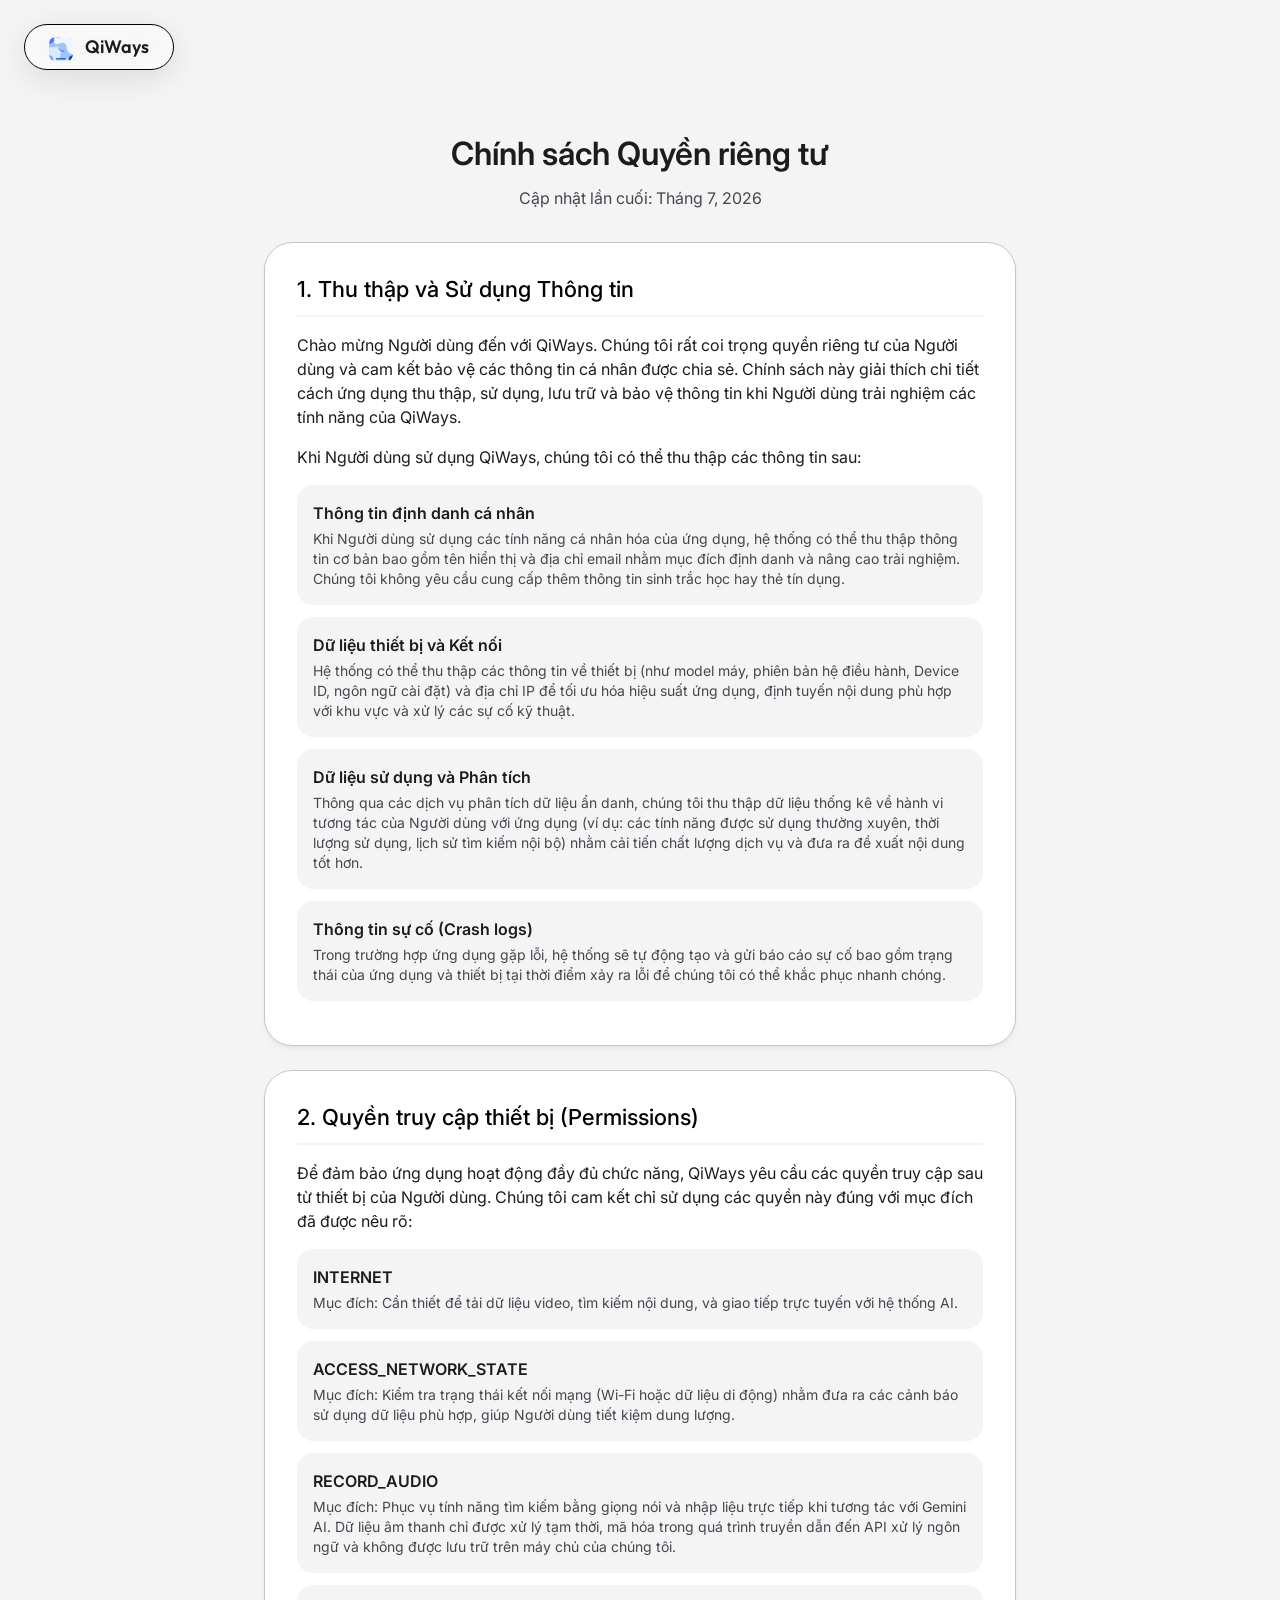
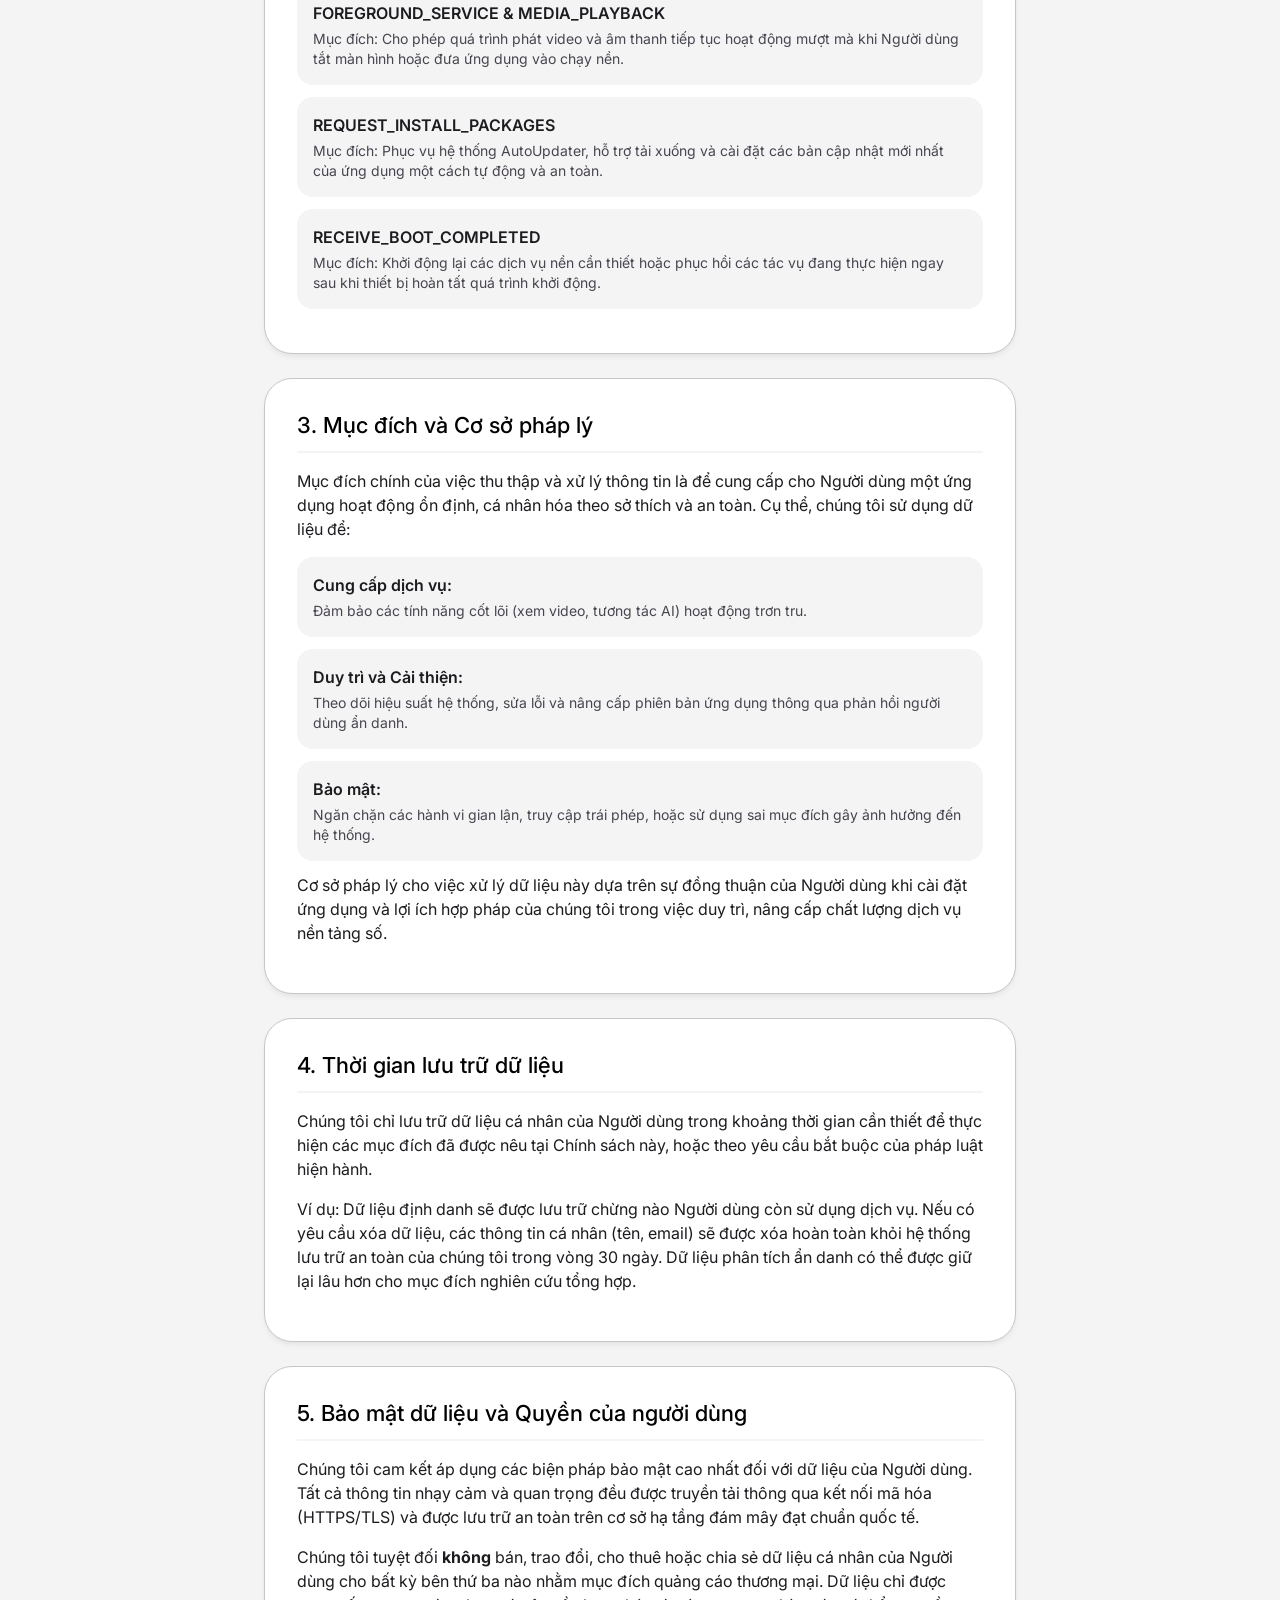
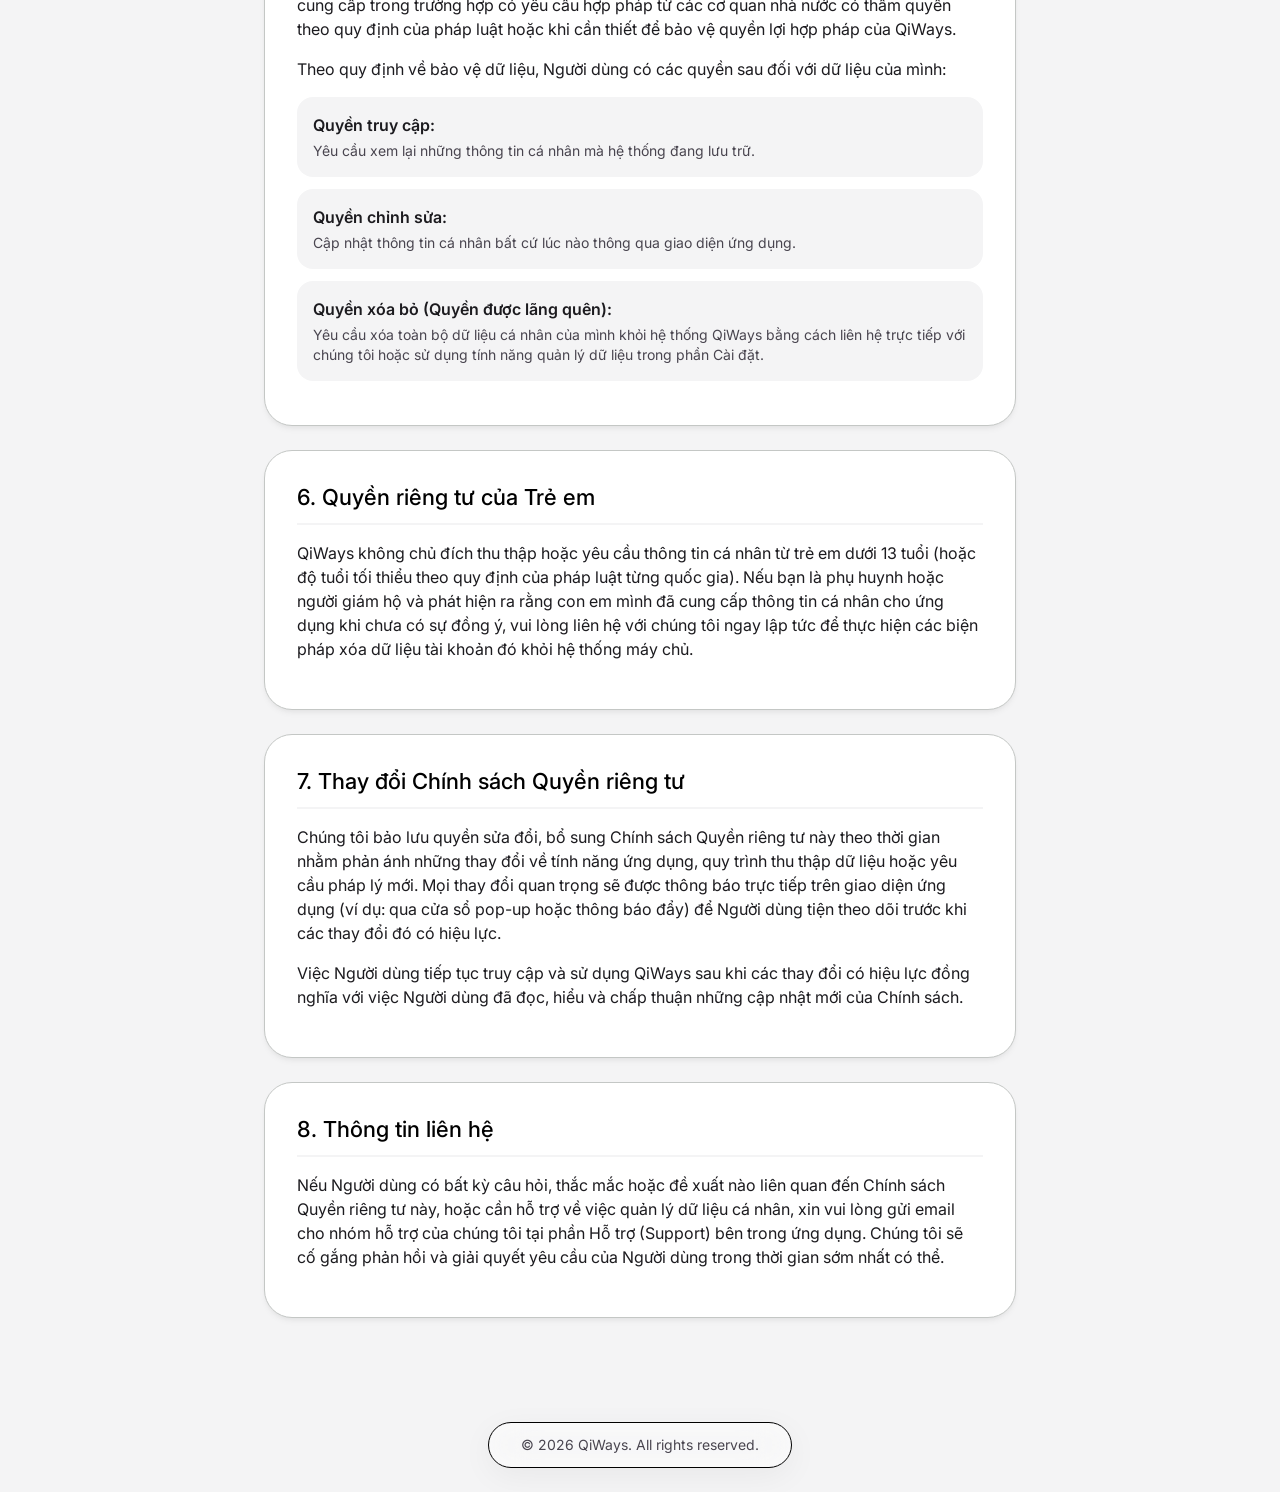
==== privacy.html @ d1f49755 "Initial commit for QiWays Web" ====
<!DOCTYPE html>
<html lang="vi">
<head>
    <meta charset="UTF-8">
    <meta name="viewport" content="width=device-width, initial-scale=1.0">
    <meta name="description" content="Chính sách Quyền riêng tư của ứng dụng QiWays">
    <title>Chính sách Quyền riêng tư - QiWays</title>
    <link rel="icon" href="logo.png?v=2" type="image/png">
    <link rel="stylesheet" href="style.css">
</head>
<body>
    <header class="md3-app-bar">
        <div class="md3-app-bar-title">
            <img src="favicon.svg" alt="QiWays Logo" style="height: 24px; width: 24px; margin-right: 8px; vertical-align: middle; border-radius: 6px;">
            QiWays
        </div>

    </header>

    <main class="main-content">
        <div class="page-header">
            <h1 class="page-title">Chính sách Quyền riêng tư</h1>
            <p class="page-subtitle">Cập nhật lần cuối: Tháng 7, 2026</p>
        </div>

        <article class="md3-card">
            <h2 class="md3-card-title">1. Thu thập và Sử dụng Thông tin</h2>
            <div class="md3-card-content">
                <p>Chào mừng Người dùng đến với QiWays. Chúng tôi rất coi trọng quyền riêng tư của Người dùng và cam kết bảo vệ các thông tin cá nhân được chia sẻ. Chính sách này giải thích chi tiết cách ứng dụng thu thập, sử dụng, lưu trữ và bảo vệ thông tin khi Người dùng trải nghiệm các tính năng của QiWays.</p>
                <p style="margin-top: 12px;">Khi Người dùng sử dụng QiWays, chúng tôi có thể thu thập các thông tin sau:</p>
                <ul class="md3-list" style="margin-top: 12px;">
                    <li class="md3-list-item">
                        <span class="md3-list-item-headline">Thông tin định danh cá nhân</span>
                        <span class="md3-list-item-supporting-text">Khi Người dùng sử dụng các tính năng cá nhân hóa của ứng dụng, hệ thống có thể thu thập thông tin cơ bản bao gồm tên hiển thị và địa chỉ email nhằm mục đích định danh và nâng cao trải nghiệm. Chúng tôi không yêu cầu cung cấp thêm thông tin sinh trắc học hay thẻ tín dụng.</span>
                    </li>
                    <li class="md3-list-item">
                        <span class="md3-list-item-headline">Dữ liệu thiết bị và Kết nối</span>
                        <span class="md3-list-item-supporting-text">Hệ thống có thể thu thập các thông tin về thiết bị (như model máy, phiên bản hệ điều hành, Device ID, ngôn ngữ cài đặt) và địa chỉ IP để tối ưu hóa hiệu suất ứng dụng, định tuyến nội dung phù hợp với khu vực và xử lý các sự cố kỹ thuật.</span>
                    </li>
                    <li class="md3-list-item">
                        <span class="md3-list-item-headline">Dữ liệu sử dụng và Phân tích</span>
                        <span class="md3-list-item-supporting-text">Thông qua các dịch vụ phân tích dữ liệu ẩn danh, chúng tôi thu thập dữ liệu thống kê về hành vi tương tác của Người dùng với ứng dụng (ví dụ: các tính năng được sử dụng thường xuyên, thời lượng sử dụng, lịch sử tìm kiếm nội bộ) nhằm cải tiến chất lượng dịch vụ và đưa ra đề xuất nội dung tốt hơn.</span>
                    </li>
                    <li class="md3-list-item">
                        <span class="md3-list-item-headline">Thông tin sự cố (Crash logs)</span>
                        <span class="md3-list-item-supporting-text">Trong trường hợp ứng dụng gặp lỗi, hệ thống sẽ tự động tạo và gửi báo cáo sự cố bao gồm trạng thái của ứng dụng và thiết bị tại thời điểm xảy ra lỗi để chúng tôi có thể khắc phục nhanh chóng.</span>
                    </li>
                </ul>
            </div>
        </article>

        <article class="md3-card">
            <h2 class="md3-card-title">2. Quyền truy cập thiết bị (Permissions)</h2>
            <div class="md3-card-content">
                <p>Để đảm bảo ứng dụng hoạt động đầy đủ chức năng, QiWays yêu cầu các quyền truy cập sau từ thiết bị của Người dùng. Chúng tôi cam kết chỉ sử dụng các quyền này đúng với mục đích đã được nêu rõ:</p>
                <ul class="md3-list" style="margin-top: 12px;">
                    <li class="md3-list-item">
                        <span class="md3-list-item-headline">INTERNET</span>
                        <span class="md3-list-item-supporting-text">Mục đích: Cần thiết để tải dữ liệu video, tìm kiếm nội dung, và giao tiếp trực tuyến với hệ thống AI.</span>
                    </li>
                    <li class="md3-list-item">
                        <span class="md3-list-item-headline">ACCESS_NETWORK_STATE</span>
                        <span class="md3-list-item-supporting-text">Mục đích: Kiểm tra trạng thái kết nối mạng (Wi-Fi hoặc dữ liệu di động) nhằm đưa ra các cảnh báo sử dụng dữ liệu phù hợp, giúp Người dùng tiết kiệm dung lượng.</span>
                    </li>
                    <li class="md3-list-item">
                        <span class="md3-list-item-headline">RECORD_AUDIO</span>
                        <span class="md3-list-item-supporting-text">Mục đích: Phục vụ tính năng tìm kiếm bằng giọng nói và nhập liệu trực tiếp khi tương tác với Gemini AI. Dữ liệu âm thanh chỉ được xử lý tạm thời, mã hóa trong quá trình truyền dẫn đến API xử lý ngôn ngữ và không được lưu trữ trên máy chủ của chúng tôi.</span>
                    </li>
                    <li class="md3-list-item">
                        <span class="md3-list-item-headline">FOREGROUND_SERVICE & MEDIA_PLAYBACK</span>
                        <span class="md3-list-item-supporting-text">Mục đích: Cho phép quá trình phát video và âm thanh tiếp tục hoạt động mượt mà khi Người dùng tắt màn hình hoặc đưa ứng dụng vào chạy nền.</span>
                    </li>
                    <li class="md3-list-item">
                        <span class="md3-list-item-headline">REQUEST_INSTALL_PACKAGES</span>
                        <span class="md3-list-item-supporting-text">Mục đích: Phục vụ hệ thống AutoUpdater, hỗ trợ tải xuống và cài đặt các bản cập nhật mới nhất của ứng dụng một cách tự động và an toàn.</span>
                    </li>
                    <li class="md3-list-item">
                        <span class="md3-list-item-headline">RECEIVE_BOOT_COMPLETED</span>
                        <span class="md3-list-item-supporting-text">Mục đích: Khởi động lại các dịch vụ nền cần thiết hoặc phục hồi các tác vụ đang thực hiện ngay sau khi thiết bị hoàn tất quá trình khởi động.</span>
                    </li>
                </ul>
            </div>
        </article>

        <article class="md3-card">
            <h2 class="md3-card-title">3. Mục đích và Cơ sở pháp lý</h2>
            <div class="md3-card-content">
                <p>Mục đích chính của việc thu thập và xử lý thông tin là để cung cấp cho Người dùng một ứng dụng hoạt động ổn định, cá nhân hóa theo sở thích và an toàn. Cụ thể, chúng tôi sử dụng dữ liệu để:</p>
                <ul class="md3-list" style="margin-top: 12px;">
                    <li class="md3-list-item"><span class="md3-list-item-headline">Cung cấp dịch vụ:</span> <span class="md3-list-item-supporting-text">Đảm bảo các tính năng cốt lõi (xem video, tương tác AI) hoạt động trơn tru.</span></li>
                    <li class="md3-list-item"><span class="md3-list-item-headline">Duy trì và Cải thiện:</span> <span class="md3-list-item-supporting-text">Theo dõi hiệu suất hệ thống, sửa lỗi và nâng cấp phiên bản ứng dụng thông qua phản hồi người dùng ẩn danh.</span></li>
                    <li class="md3-list-item"><span class="md3-list-item-headline">Bảo mật:</span> <span class="md3-list-item-supporting-text">Ngăn chặn các hành vi gian lận, truy cập trái phép, hoặc sử dụng sai mục đích gây ảnh hưởng đến hệ thống.</span></li>
                </ul>
                <p style="margin-top: 12px;">Cơ sở pháp lý cho việc xử lý dữ liệu này dựa trên sự đồng thuận của Người dùng khi cài đặt ứng dụng và lợi ích hợp pháp của chúng tôi trong việc duy trì, nâng cấp chất lượng dịch vụ nền tảng số.</p>
            </div>
        </article>

        <article class="md3-card">
            <h2 class="md3-card-title">4. Thời gian lưu trữ dữ liệu</h2>
            <div class="md3-card-content">
                <p>Chúng tôi chỉ lưu trữ dữ liệu cá nhân của Người dùng trong khoảng thời gian cần thiết để thực hiện các mục đích đã được nêu tại Chính sách này, hoặc theo yêu cầu bắt buộc của pháp luật hiện hành.</p>
                <p style="margin-top: 12px;">Ví dụ: Dữ liệu định danh sẽ được lưu trữ chừng nào Người dùng còn sử dụng dịch vụ. Nếu có yêu cầu xóa dữ liệu, các thông tin cá nhân (tên, email) sẽ được xóa hoàn toàn khỏi hệ thống lưu trữ an toàn của chúng tôi trong vòng 30 ngày. Dữ liệu phân tích ẩn danh có thể được giữ lại lâu hơn cho mục đích nghiên cứu tổng hợp.</p>
            </div>
        </article>
        
        <article class="md3-card">
            <h2 class="md3-card-title">5. Bảo mật dữ liệu và Quyền của người dùng</h2>
            <div class="md3-card-content">
                <p>Chúng tôi cam kết áp dụng các biện pháp bảo mật cao nhất đối với dữ liệu của Người dùng. Tất cả thông tin nhạy cảm và quan trọng đều được truyền tải thông qua kết nối mã hóa (HTTPS/TLS) và được lưu trữ an toàn trên cơ sở hạ tầng đám mây đạt chuẩn quốc tế.</p>
                <p style="margin-top: 12px;">Chúng tôi tuyệt đối <strong>không</strong> bán, trao đổi, cho thuê hoặc chia sẻ dữ liệu cá nhân của Người dùng cho bất kỳ bên thứ ba nào nhằm mục đích quảng cáo thương mại. Dữ liệu chỉ được cung cấp trong trường hợp có yêu cầu hợp pháp từ các cơ quan nhà nước có thẩm quyền theo quy định của pháp luật hoặc khi cần thiết để bảo vệ quyền lợi hợp pháp của QiWays.</p>
                <p style="margin-top: 12px;">Theo quy định về bảo vệ dữ liệu, Người dùng có các quyền sau đối với dữ liệu của mình:</p>
                <ul class="md3-list" style="margin-top: 12px;">
                    <li class="md3-list-item"><span class="md3-list-item-headline">Quyền truy cập:</span> <span class="md3-list-item-supporting-text">Yêu cầu xem lại những thông tin cá nhân mà hệ thống đang lưu trữ.</span></li>
                    <li class="md3-list-item"><span class="md3-list-item-headline">Quyền chỉnh sửa:</span> <span class="md3-list-item-supporting-text">Cập nhật thông tin cá nhân bất cứ lúc nào thông qua giao diện ứng dụng.</span></li>
                    <li class="md3-list-item"><span class="md3-list-item-headline">Quyền xóa bỏ (Quyền được lãng quên):</span> <span class="md3-list-item-supporting-text">Yêu cầu xóa toàn bộ dữ liệu cá nhân của mình khỏi hệ thống QiWays bằng cách liên hệ trực tiếp với chúng tôi hoặc sử dụng tính năng quản lý dữ liệu trong phần Cài đặt.</span></li>
                </ul>
            </div>
        </article>

        <article class="md3-card">
            <h2 class="md3-card-title">6. Quyền riêng tư của Trẻ em</h2>
            <div class="md3-card-content">
                <p>QiWays không chủ đích thu thập hoặc yêu cầu thông tin cá nhân từ trẻ em dưới 13 tuổi (hoặc độ tuổi tối thiểu theo quy định của pháp luật từng quốc gia). Nếu bạn là phụ huynh hoặc người giám hộ và phát hiện ra rằng con em mình đã cung cấp thông tin cá nhân cho ứng dụng khi chưa có sự đồng ý, vui lòng liên hệ với chúng tôi ngay lập tức để thực hiện các biện pháp xóa dữ liệu tài khoản đó khỏi hệ thống máy chủ.</p>
            </div>
        </article>

        <article class="md3-card">
            <h2 class="md3-card-title">7. Thay đổi Chính sách Quyền riêng tư</h2>
            <div class="md3-card-content">
                <p>Chúng tôi bảo lưu quyền sửa đổi, bổ sung Chính sách Quyền riêng tư này theo thời gian nhằm phản ánh những thay đổi về tính năng ứng dụng, quy trình thu thập dữ liệu hoặc yêu cầu pháp lý mới. Mọi thay đổi quan trọng sẽ được thông báo trực tiếp trên giao diện ứng dụng (ví dụ: qua cửa sổ pop-up hoặc thông báo đẩy) để Người dùng tiện theo dõi trước khi các thay đổi đó có hiệu lực.</p>
                <p style="margin-top: 12px;">Việc Người dùng tiếp tục truy cập và sử dụng QiWays sau khi các thay đổi có hiệu lực đồng nghĩa với việc Người dùng đã đọc, hiểu và chấp thuận những cập nhật mới của Chính sách.</p>
            </div>
        </article>

        <article class="md3-card">
            <h2 class="md3-card-title">8. Thông tin liên hệ</h2>
            <div class="md3-card-content">
                <p>Nếu Người dùng có bất kỳ câu hỏi, thắc mắc hoặc đề xuất nào liên quan đến Chính sách Quyền riêng tư này, hoặc cần hỗ trợ về việc quản lý dữ liệu cá nhân, xin vui lòng gửi email cho nhóm hỗ trợ của chúng tôi tại phần Hỗ trợ (Support) bên trong ứng dụng. Chúng tôi sẽ cố gắng phản hồi và giải quyết yêu cầu của Người dùng trong thời gian sớm nhất có thể.</p>
            </div>
        </article>
    </main>

    <footer class="md3-footer">
        <p>&copy; 2026 QiWays. All rights reserved.</p>
    </footer>
</body>
</html>
---- style.css ----
@import url('https://fonts.googleapis.com/css2?family=Inter:wght@300;400;500;600;700&display=swap');
@import url('https://fonts.googleapis.com/css2?family=Outfit:wght@500;600;700&display=swap');

:root {
    --md-sys-color-primary: #000000;
    --md-sys-color-on-primary: #ffffff;
    --md-sys-color-surface: #ffffff;
    --md-sys-color-on-surface: #1c1b1f;
    --md-sys-color-surface-variant: #f4f4f5;
    --md-sys-color-on-surface-variant: #49454f;
    --md-sys-color-outline: #79747e;
    --md-sys-color-outline-variant: #c4c7c5;
    
    --md-sys-typescale-display-large: 600 57px/64px 'Inter', sans-serif;
    --md-sys-typescale-headline-large: 600 32px/40px 'Inter', sans-serif;
    --md-sys-typescale-title-large: 500 22px/28px 'Inter', sans-serif;
    --md-sys-typescale-body-large: 400 16px/24px 'Inter', sans-serif;
    --md-sys-typescale-body-medium: 400 14px/20px 'Inter', sans-serif;
    
    --md-sys-shape-corner-extra-large: 28px;
    --md-sys-shape-corner-large: 16px;
    --md-sys-shape-corner-medium: 12px;
}

* {
    box-sizing: border-box;
    margin: 0;
    padding: 0;
}

body {
    font-family: 'Inter', sans-serif;
    background-color: var(--md-sys-color-surface-variant);
    color: var(--md-sys-color-on-surface);
    line-height: 1.5;
    display: flex;
    flex-direction: column;
    min-height: 100vh;
}

/* App Bar */
.md3-app-bar {
    background-color: rgba(255, 255, 255, 0.3);
    color: var(--md-sys-color-on-surface);
    padding: 8px 24px;
    display: flex;
    align-items: center;
    justify-content: center;
    box-shadow: 0 8px 32px rgba(0, 0, 0, 0.1), inset 0 0 20px rgba(255, 255, 255, 0.5);
    position: sticky;
    top: 24px;
    z-index: 10;
    width: max-content;
    margin: 24px;
    border-radius: 100px;
    backdrop-filter: blur(24px) saturate(150%);
    -webkit-backdrop-filter: blur(24px) saturate(150%);
    border: 1px solid #000000;
}

.md3-app-bar-title {
    font: var(--md-sys-typescale-title-large);
    font-size: 18px;
    font-family: 'Outfit', sans-serif;
    font-weight: 600;
}

.md3-nav-links {
    display: flex;
    gap: 16px;
}

.md3-nav-link {
    text-decoration: none;
    color: var(--md-sys-color-on-surface-variant);
    font: var(--md-sys-typescale-body-medium);
    font-weight: 500;
    padding: 8px 12px;
    border-radius: 20px;
    transition: background-color 0.2s ease, color 0.2s ease;
}

.md3-nav-link:hover {
    background-color: var(--md-sys-color-surface-variant);
    color: var(--md-sys-color-on-surface);
}

.md3-nav-link.active {
    background-color: var(--md-sys-color-primary);
    color: var(--md-sys-color-on-primary);
}

/* Main Content */
.main-content {
    flex: 1;
    max-width: 800px;
    margin: 40px auto;
    padding: 0 24px;
    width: 100%;
}

.page-header {
    margin-bottom: 32px;
    text-align: center;
}

.page-title {
    font: var(--md-sys-typescale-headline-large);
    margin-bottom: 12px;
}

.page-subtitle {
    font: var(--md-sys-typescale-body-large);
    color: var(--md-sys-color-on-surface-variant);
}

/* Cards */
.md3-card {
    background-color: var(--md-sys-color-surface);
    border-radius: var(--md-sys-shape-corner-extra-large);
    padding: 32px;
    margin-bottom: 24px;
    box-shadow: 0 4px 6px -1px rgba(0, 0, 0, 0.05), 0 2px 4px -1px rgba(0, 0, 0, 0.03);
    border: 1px solid var(--md-sys-color-outline-variant);
    transition: transform 0.2s ease, box-shadow 0.2s ease;
}

.md3-card:hover {
    box-shadow: 0 10px 15px -3px rgba(0, 0, 0, 0.05), 0 4px 6px -2px rgba(0, 0, 0, 0.03);
    transform: translateY(-2px);
}

.md3-card-title {
    font: var(--md-sys-typescale-title-large);
    margin-bottom: 16px;
    color: var(--md-sys-color-primary);
    border-bottom: 2px solid var(--md-sys-color-surface-variant);
    padding-bottom: 12px;
}

.md3-card-content {
    font: var(--md-sys-typescale-body-large);
}

.md3-card-content p {
    margin-bottom: 16px;
}

/* Lists */
.md3-list {
    list-style: none;
}

.md3-list-item {
    padding: 16px;
    border-radius: var(--md-sys-shape-corner-large);
    background-color: var(--md-sys-color-surface-variant);
    margin-bottom: 12px;
    display: flex;
    flex-direction: column;
    gap: 4px;
}

.md3-list-item-headline {
    font: var(--md-sys-typescale-body-large);
    font-weight: 600;
    color: var(--md-sys-color-on-surface);
}

.md3-list-item-supporting-text {
    font: var(--md-sys-typescale-body-medium);
    color: var(--md-sys-color-on-surface-variant);
}

/* Badges / Chips */
.md3-chip {
    display: inline-block;
    padding: 6px 12px;
    border-radius: 8px;
    background-color: var(--md-sys-color-primary);
    color: var(--md-sys-color-on-primary);
    font: var(--md-sys-typescale-body-medium);
    font-weight: 500;
    margin-right: 8px;
    margin-bottom: 8px;
}

/* Footer */
.md3-footer {
    background-color: rgba(255, 255, 255, 0.3);
    color: var(--md-sys-color-on-surface-variant);
    text-align: center;
    padding: 12px 32px;
    font: var(--md-sys-typescale-body-medium);
    border-radius: 100px;
    width: max-content;
    max-width: 90%;
    margin: 40px auto 24px auto;
    backdrop-filter: blur(24px) saturate(150%);
    -webkit-backdrop-filter: blur(24px) saturate(150%);
    border: 1px solid #000000;
    box-shadow: 0 8px 32px rgba(0, 0, 0, 0.05), inset 0 0 20px rgba(255, 255, 255, 0.5);
}

/* Simple Hero Section */
.simple-hero {
    text-align: center;
    margin-bottom: 48px;
    padding: 40px 24px;
    background-color: var(--md-sys-color-surface);
    border-radius: var(--md-sys-shape-corner-extra-large);
    border: 1px solid var(--md-sys-color-outline-variant);
}

/* News List */
.news-grid {
    display: flex;
    flex-direction: column;
    gap: 24px;
    margin-bottom: 40px;
}

.news-card {
    height: 100%;
    display: flex;
    flex-direction: column;
}

.news-card-date {
    color: var(--md-sys-color-outline);
    font-size: 13px;
    font-weight: 500;
    text-transform: uppercase;
    margin-bottom: 12px;
    display: block;
}

.news-chips {
    margin-top: auto;
    padding-top: 24px;
}

/* Responsive */
@media (max-width: 600px) {
    .main-content {
        margin: 20px auto;
        padding: 0 16px;
    }

    .md3-card {
        padding: 16px;
        border-radius: var(--md-sys-shape-corner-large);
        margin-bottom: 16px;
    }
    
    .md3-app-bar {
        padding: 6px 16px;
        top: 16px;
        margin: 16px;
    }

    .page-title {
        font-size: 28px;
        line-height: 36px;
    }
}
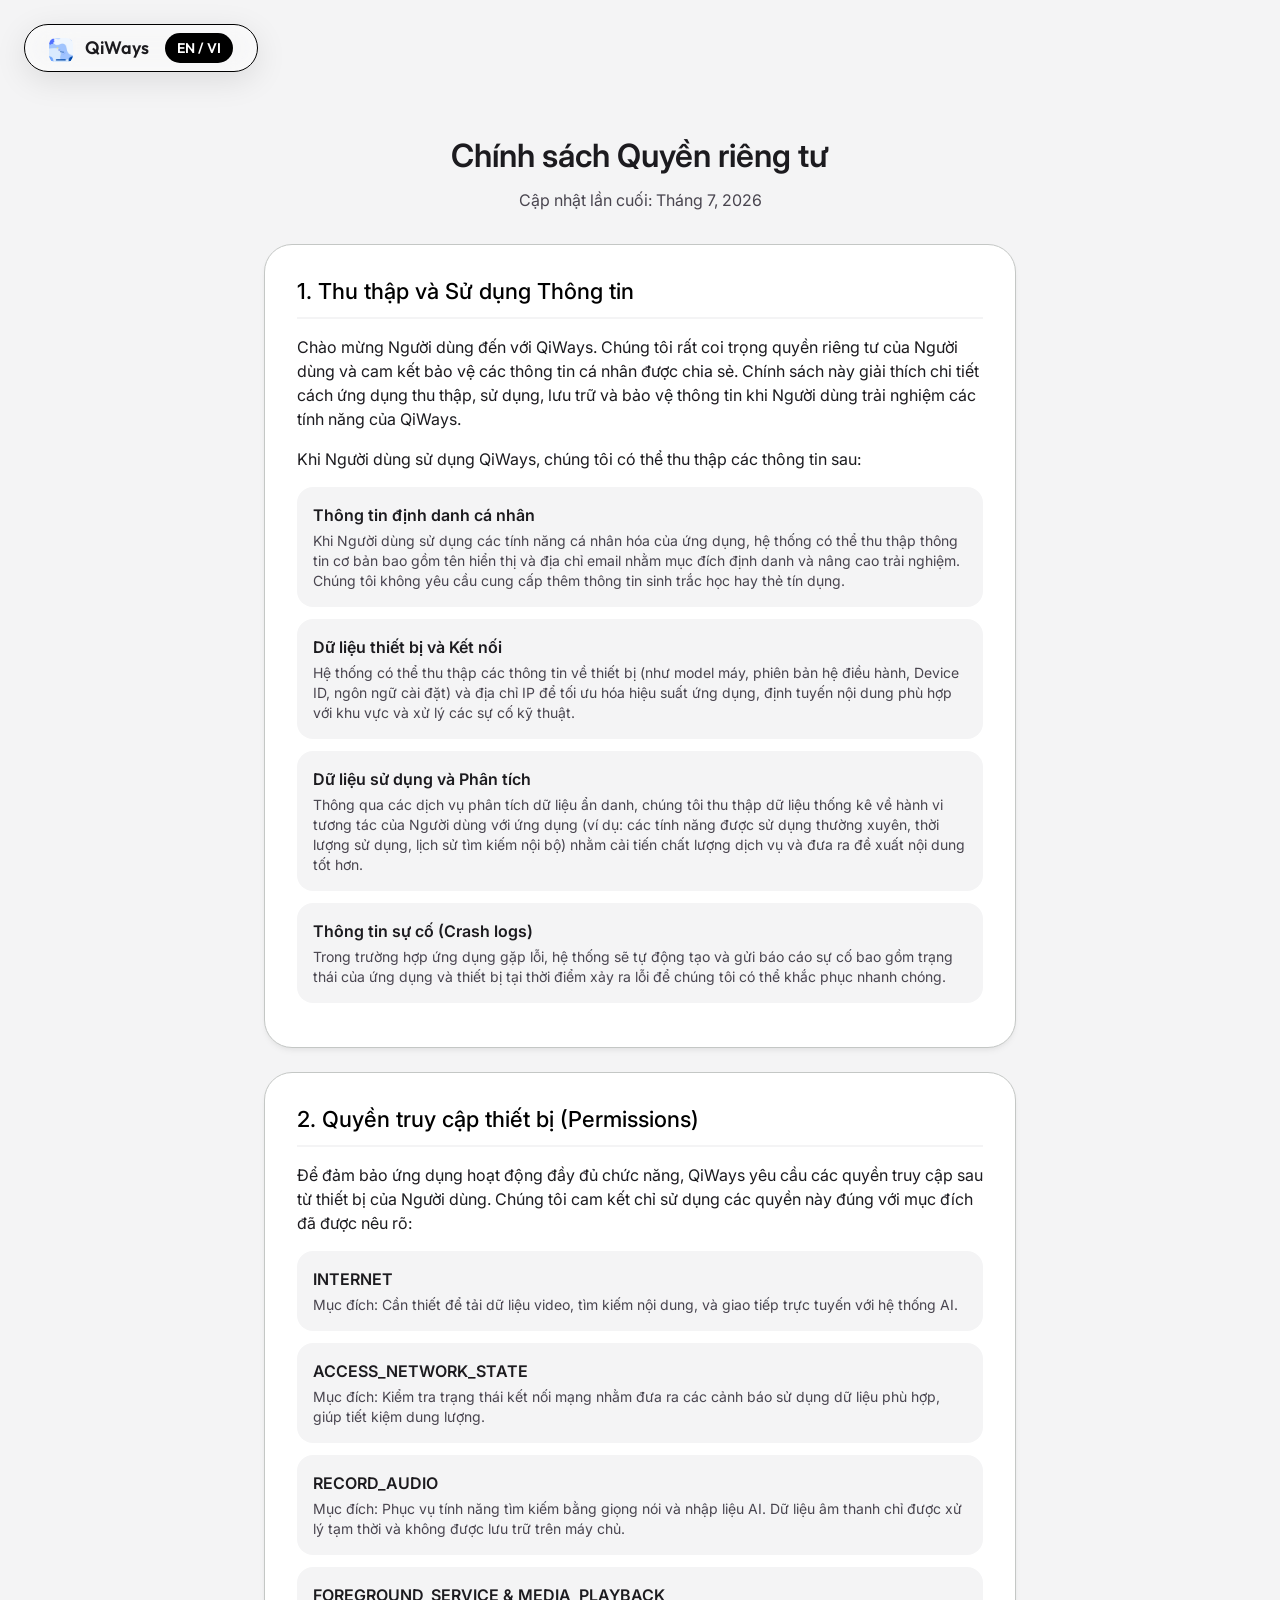
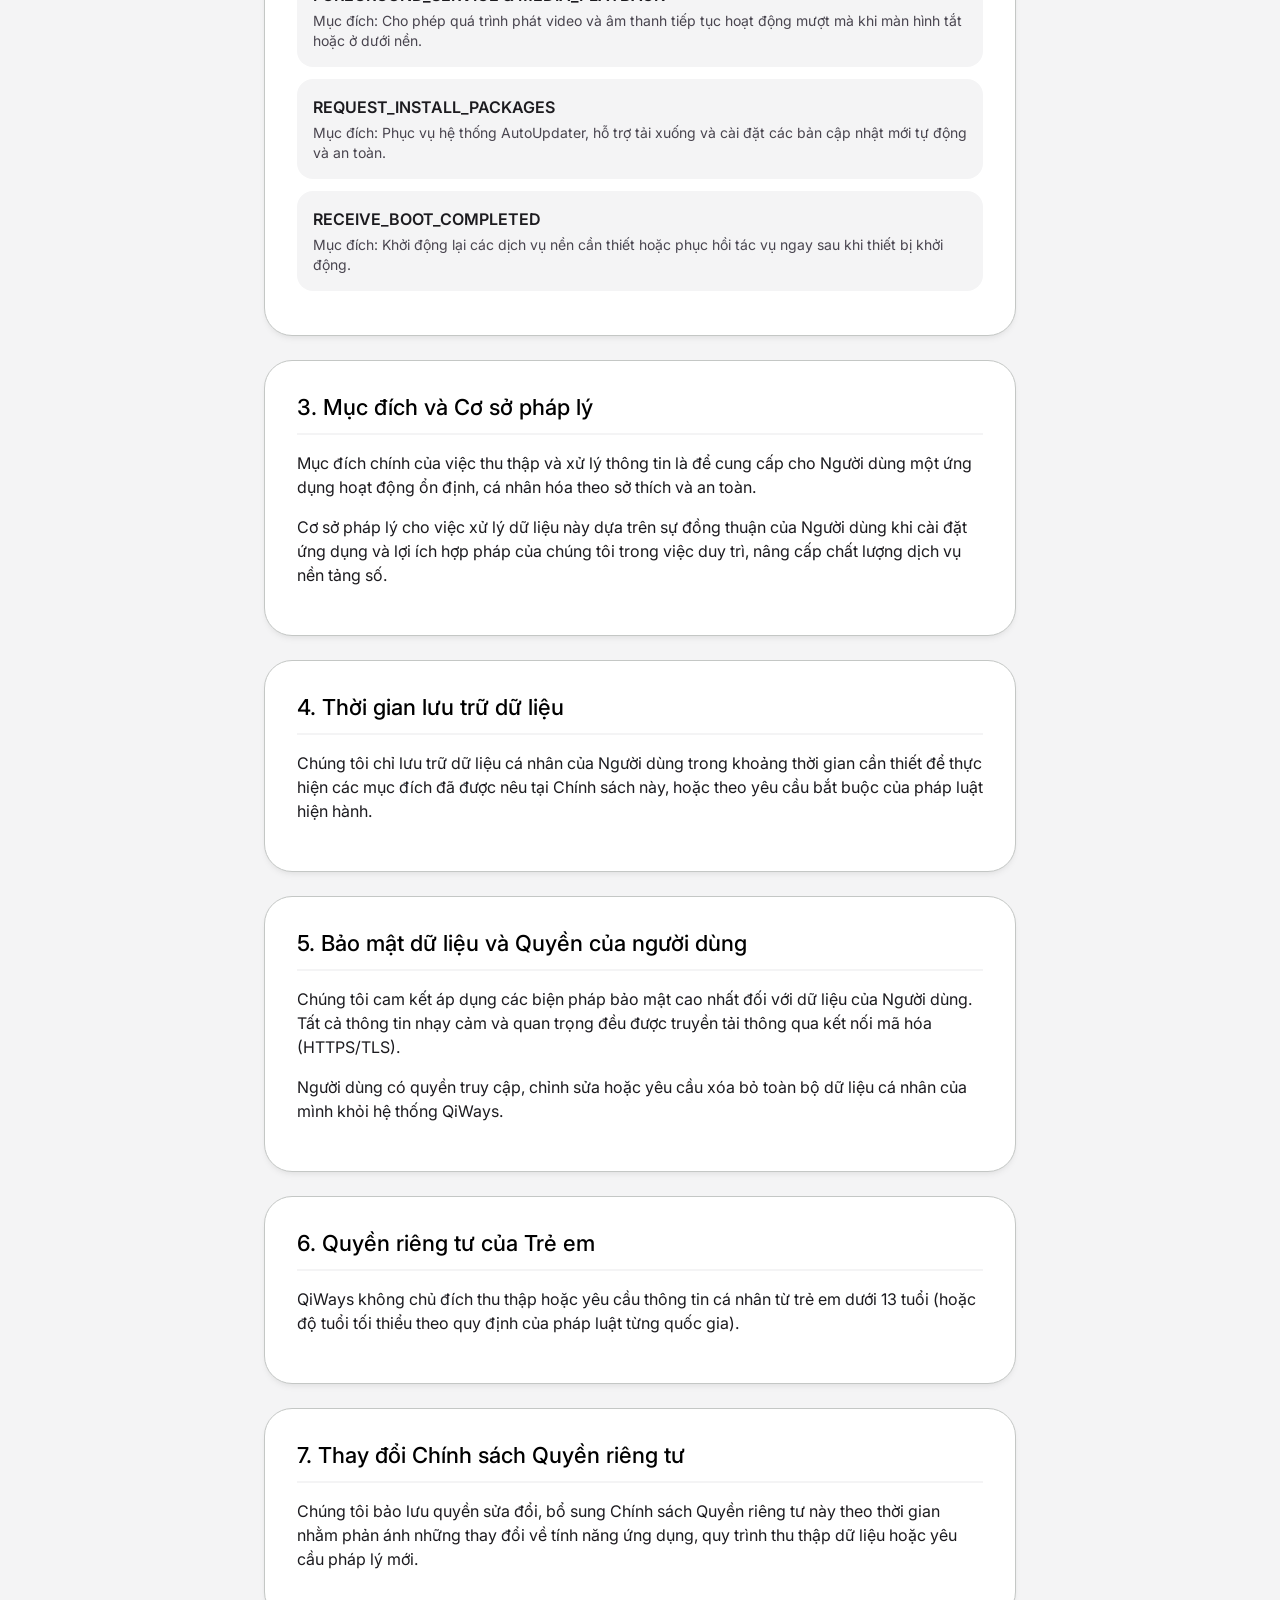
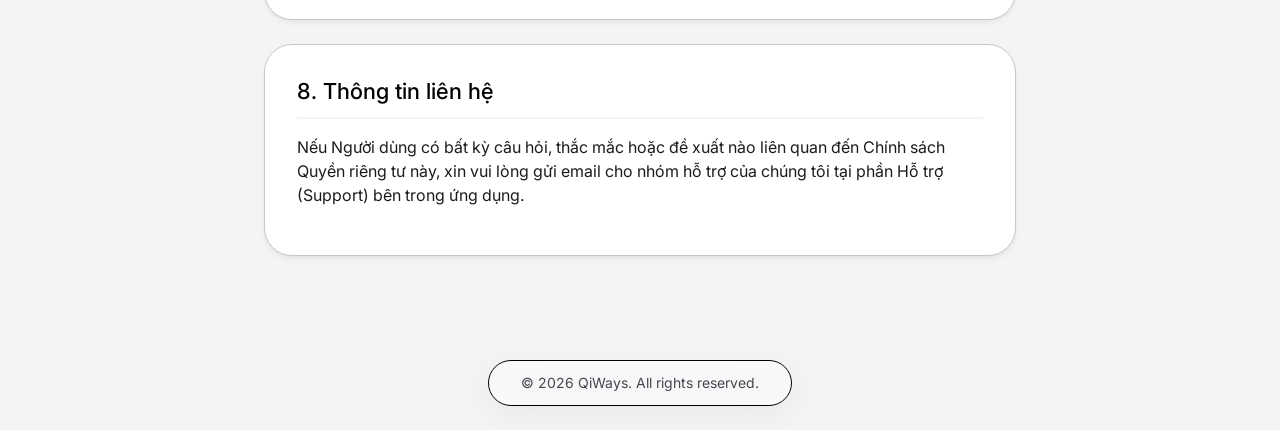
==== commit bcc570b8: "Add files via upload" ====
--- a/privacy.html
+++ b/privacy.html
@@ -7,6 +7,7 @@
     <title>Chính sách Quyền riêng tư - QiWays</title>
     <link rel="icon" href="logo.png?v=2" type="image/png">
     <link rel="stylesheet" href="style.css">
+    <script src="lang.js"></script>
 </head>
 <body>
     <header class="md3-app-bar">
@@ -14,128 +15,172 @@
             <img src="favicon.svg" alt="QiWays Logo" style="height: 24px; width: 24px; margin-right: 8px; vertical-align: middle; border-radius: 6px;">
             QiWays
         </div>
-
+        <button class="lang-switcher" onclick="toggleLang()">EN / VI</button>
     </header>
 
     <main class="main-content">
         <div class="page-header">
-            <h1 class="page-title">Chính sách Quyền riêng tư</h1>
-            <p class="page-subtitle">Cập nhật lần cuối: Tháng 7, 2026</p>
+            <h1 class="page-title lang-vi">Chính sách Quyền riêng tư</h1>
+            <h1 class="page-title lang-en">Privacy Policy</h1>
+            <p class="page-subtitle lang-vi">Cập nhật lần cuối: Tháng 7, 2026</p>
+            <p class="page-subtitle lang-en">Last updated: July, 2026</p>
         </div>
 
         <article class="md3-card">
-            <h2 class="md3-card-title">1. Thu thập và Sử dụng Thông tin</h2>
-            <div class="md3-card-content">
+            <h2 class="md3-card-title lang-vi">1. Thu thập và Sử dụng Thông tin</h2>
+            <h2 class="md3-card-title lang-en">1. Information Collection and Use</h2>
+            
+            <div class="md3-card-content lang-vi">
                 <p>Chào mừng Người dùng đến với QiWays. Chúng tôi rất coi trọng quyền riêng tư của Người dùng và cam kết bảo vệ các thông tin cá nhân được chia sẻ. Chính sách này giải thích chi tiết cách ứng dụng thu thập, sử dụng, lưu trữ và bảo vệ thông tin khi Người dùng trải nghiệm các tính năng của QiWays.</p>
                 <p style="margin-top: 12px;">Khi Người dùng sử dụng QiWays, chúng tôi có thể thu thập các thông tin sau:</p>
+            </div>
+            <div class="md3-card-content lang-en">
+                <p>Welcome to QiWays. We highly value your privacy and are committed to protecting the personal information shared with us. This policy details how the application collects, uses, stores, and protects information when you experience QiWays features.</p>
+                <p style="margin-top: 12px;">When you use QiWays, we may collect the following information:</p>
+            </div>
+            
+            <div class="md3-card-content">
                 <ul class="md3-list" style="margin-top: 12px;">
                     <li class="md3-list-item">
-                        <span class="md3-list-item-headline">Thông tin định danh cá nhân</span>
-                        <span class="md3-list-item-supporting-text">Khi Người dùng sử dụng các tính năng cá nhân hóa của ứng dụng, hệ thống có thể thu thập thông tin cơ bản bao gồm tên hiển thị và địa chỉ email nhằm mục đích định danh và nâng cao trải nghiệm. Chúng tôi không yêu cầu cung cấp thêm thông tin sinh trắc học hay thẻ tín dụng.</span>
+                        <span class="md3-list-item-headline lang-vi">Thông tin định danh cá nhân</span>
+                        <span class="md3-list-item-headline lang-en">Personally Identifiable Information</span>
+                        <span class="md3-list-item-supporting-text lang-vi">Khi Người dùng sử dụng các tính năng cá nhân hóa của ứng dụng, hệ thống có thể thu thập thông tin cơ bản bao gồm tên hiển thị và địa chỉ email nhằm mục đích định danh và nâng cao trải nghiệm. Chúng tôi không yêu cầu cung cấp thêm thông tin sinh trắc học hay thẻ tín dụng.</span>
+                        <span class="md3-list-item-supporting-text lang-en">When using personalized features of the app, the system may collect basic info including display name and email address for identification and enhancing the experience. We do not ask for biometric data or credit cards.</span>
                     </li>
                     <li class="md3-list-item">
-                        <span class="md3-list-item-headline">Dữ liệu thiết bị và Kết nối</span>
-                        <span class="md3-list-item-supporting-text">Hệ thống có thể thu thập các thông tin về thiết bị (như model máy, phiên bản hệ điều hành, Device ID, ngôn ngữ cài đặt) và địa chỉ IP để tối ưu hóa hiệu suất ứng dụng, định tuyến nội dung phù hợp với khu vực và xử lý các sự cố kỹ thuật.</span>
+                        <span class="md3-list-item-headline lang-vi">Dữ liệu thiết bị và Kết nối</span>
+                        <span class="md3-list-item-headline lang-en">Device and Connection Data</span>
+                        <span class="md3-list-item-supporting-text lang-vi">Hệ thống có thể thu thập các thông tin về thiết bị (như model máy, phiên bản hệ điều hành, Device ID, ngôn ngữ cài đặt) và địa chỉ IP để tối ưu hóa hiệu suất ứng dụng, định tuyến nội dung phù hợp với khu vực và xử lý các sự cố kỹ thuật.</span>
+                        <span class="md3-list-item-supporting-text lang-en">The system may collect device information (like model, OS version, Device ID, installed language) and IP address to optimize app performance, route regional content, and handle technical issues.</span>
                     </li>
                     <li class="md3-list-item">
-                        <span class="md3-list-item-headline">Dữ liệu sử dụng và Phân tích</span>
-                        <span class="md3-list-item-supporting-text">Thông qua các dịch vụ phân tích dữ liệu ẩn danh, chúng tôi thu thập dữ liệu thống kê về hành vi tương tác của Người dùng với ứng dụng (ví dụ: các tính năng được sử dụng thường xuyên, thời lượng sử dụng, lịch sử tìm kiếm nội bộ) nhằm cải tiến chất lượng dịch vụ và đưa ra đề xuất nội dung tốt hơn.</span>
+                        <span class="md3-list-item-headline lang-vi">Dữ liệu sử dụng và Phân tích</span>
+                        <span class="md3-list-item-headline lang-en">Usage Data and Analytics</span>
+                        <span class="md3-list-item-supporting-text lang-vi">Thông qua các dịch vụ phân tích dữ liệu ẩn danh, chúng tôi thu thập dữ liệu thống kê về hành vi tương tác của Người dùng với ứng dụng (ví dụ: các tính năng được sử dụng thường xuyên, thời lượng sử dụng, lịch sử tìm kiếm nội bộ) nhằm cải tiến chất lượng dịch vụ và đưa ra đề xuất nội dung tốt hơn.</span>
+                        <span class="md3-list-item-supporting-text lang-en">Through anonymous analytics services, we collect statistical data on user interaction behavior (e.g., frequently used features, session duration, internal search history) to improve service quality and provide better content recommendations.</span>
                     </li>
                     <li class="md3-list-item">
-                        <span class="md3-list-item-headline">Thông tin sự cố (Crash logs)</span>
-                        <span class="md3-list-item-supporting-text">Trong trường hợp ứng dụng gặp lỗi, hệ thống sẽ tự động tạo và gửi báo cáo sự cố bao gồm trạng thái của ứng dụng và thiết bị tại thời điểm xảy ra lỗi để chúng tôi có thể khắc phục nhanh chóng.</span>
+                        <span class="md3-list-item-headline lang-vi">Thông tin sự cố (Crash logs)</span>
+                        <span class="md3-list-item-headline lang-en">Crash Logs</span>
+                        <span class="md3-list-item-supporting-text lang-vi">Trong trường hợp ứng dụng gặp lỗi, hệ thống sẽ tự động tạo và gửi báo cáo sự cố bao gồm trạng thái của ứng dụng và thiết bị tại thời điểm xảy ra lỗi để chúng tôi có thể khắc phục nhanh chóng.</span>
+                        <span class="md3-list-item-supporting-text lang-en">In case of app crashes, the system automatically creates and sends crash reports including app and device state at the time of failure so we can fix it quickly.</span>
                     </li>
                 </ul>
             </div>
         </article>
 
         <article class="md3-card">
-            <h2 class="md3-card-title">2. Quyền truy cập thiết bị (Permissions)</h2>
+            <h2 class="md3-card-title lang-vi">2. Quyền truy cập thiết bị (Permissions)</h2>
+            <h2 class="md3-card-title lang-en">2. Device Permissions</h2>
+            <div class="md3-card-content lang-vi">
+                <p>Để đảm bảo ứng dụng hoạt động đầy đủ chức năng, QiWays yêu cầu các quyền truy cập sau từ thiết bị của Người dùng. Chúng tôi cam kết chỉ sử dụng các quyền này đúng với mục đích đã được nêu rõ:</p>
+            </div>
+            <div class="md3-card-content lang-en">
+                <p>To ensure full functionality, QiWays requires the following device permissions. We promise to use these permissions only for the stated purposes:</p>
+            </div>
             <div class="md3-card-content">
-                <p>Để đảm bảo ứng dụng hoạt động đầy đủ chức năng, QiWays yêu cầu các quyền truy cập sau từ thiết bị của Người dùng. Chúng tôi cam kết chỉ sử dụng các quyền này đúng với mục đích đã được nêu rõ:</p>
                 <ul class="md3-list" style="margin-top: 12px;">
                     <li class="md3-list-item">
                         <span class="md3-list-item-headline">INTERNET</span>
-                        <span class="md3-list-item-supporting-text">Mục đích: Cần thiết để tải dữ liệu video, tìm kiếm nội dung, và giao tiếp trực tuyến với hệ thống AI.</span>
+                        <span class="md3-list-item-supporting-text lang-vi">Mục đích: Cần thiết để tải dữ liệu video, tìm kiếm nội dung, và giao tiếp trực tuyến với hệ thống AI.</span>
+                        <span class="md3-list-item-supporting-text lang-en">Purpose: Required to download video data, search for content, and communicate online with AI systems.</span>
                     </li>
                     <li class="md3-list-item">
                         <span class="md3-list-item-headline">ACCESS_NETWORK_STATE</span>
-                        <span class="md3-list-item-supporting-text">Mục đích: Kiểm tra trạng thái kết nối mạng (Wi-Fi hoặc dữ liệu di động) nhằm đưa ra các cảnh báo sử dụng dữ liệu phù hợp, giúp Người dùng tiết kiệm dung lượng.</span>
+                        <span class="md3-list-item-supporting-text lang-vi">Mục đích: Kiểm tra trạng thái kết nối mạng nhằm đưa ra các cảnh báo sử dụng dữ liệu phù hợp, giúp tiết kiệm dung lượng.</span>
+                        <span class="md3-list-item-supporting-text lang-en">Purpose: Check network status to provide appropriate data usage warnings, helping you save bandwidth.</span>
                     </li>
                     <li class="md3-list-item">
                         <span class="md3-list-item-headline">RECORD_AUDIO</span>
-                        <span class="md3-list-item-supporting-text">Mục đích: Phục vụ tính năng tìm kiếm bằng giọng nói và nhập liệu trực tiếp khi tương tác với Gemini AI. Dữ liệu âm thanh chỉ được xử lý tạm thời, mã hóa trong quá trình truyền dẫn đến API xử lý ngôn ngữ và không được lưu trữ trên máy chủ của chúng tôi.</span>
+                        <span class="md3-list-item-supporting-text lang-vi">Mục đích: Phục vụ tính năng tìm kiếm bằng giọng nói và nhập liệu AI. Dữ liệu âm thanh chỉ được xử lý tạm thời và không được lưu trữ trên máy chủ.</span>
+                        <span class="md3-list-item-supporting-text lang-en">Purpose: Used for voice search and AI input. Audio data is processed temporarily and not stored on our servers.</span>
                     </li>
                     <li class="md3-list-item">
                         <span class="md3-list-item-headline">FOREGROUND_SERVICE & MEDIA_PLAYBACK</span>
-                        <span class="md3-list-item-supporting-text">Mục đích: Cho phép quá trình phát video và âm thanh tiếp tục hoạt động mượt mà khi Người dùng tắt màn hình hoặc đưa ứng dụng vào chạy nền.</span>
+                        <span class="md3-list-item-supporting-text lang-vi">Mục đích: Cho phép quá trình phát video và âm thanh tiếp tục hoạt động mượt mà khi màn hình tắt hoặc ở dưới nền.</span>
+                        <span class="md3-list-item-supporting-text lang-en">Purpose: Allows video and audio playback to continue smoothly when the screen is off or in the background.</span>
                     </li>
                     <li class="md3-list-item">
                         <span class="md3-list-item-headline">REQUEST_INSTALL_PACKAGES</span>
-                        <span class="md3-list-item-supporting-text">Mục đích: Phục vụ hệ thống AutoUpdater, hỗ trợ tải xuống và cài đặt các bản cập nhật mới nhất của ứng dụng một cách tự động và an toàn.</span>
+                        <span class="md3-list-item-supporting-text lang-vi">Mục đích: Phục vụ hệ thống AutoUpdater, hỗ trợ tải xuống và cài đặt các bản cập nhật mới tự động và an toàn.</span>
+                        <span class="md3-list-item-supporting-text lang-en">Purpose: Powers the AutoUpdater system, facilitating safe and automatic downloads and installations of new updates.</span>
                     </li>
                     <li class="md3-list-item">
                         <span class="md3-list-item-headline">RECEIVE_BOOT_COMPLETED</span>
-                        <span class="md3-list-item-supporting-text">Mục đích: Khởi động lại các dịch vụ nền cần thiết hoặc phục hồi các tác vụ đang thực hiện ngay sau khi thiết bị hoàn tất quá trình khởi động.</span>
+                        <span class="md3-list-item-supporting-text lang-vi">Mục đích: Khởi động lại các dịch vụ nền cần thiết hoặc phục hồi tác vụ ngay sau khi thiết bị khởi động.</span>
+                        <span class="md3-list-item-supporting-text lang-en">Purpose: Restart necessary background services or resume ongoing tasks right after device boot.</span>
                     </li>
                 </ul>
             </div>
         </article>
 
         <article class="md3-card">
-            <h2 class="md3-card-title">3. Mục đích và Cơ sở pháp lý</h2>
-            <div class="md3-card-content">
-                <p>Mục đích chính của việc thu thập và xử lý thông tin là để cung cấp cho Người dùng một ứng dụng hoạt động ổn định, cá nhân hóa theo sở thích và an toàn. Cụ thể, chúng tôi sử dụng dữ liệu để:</p>
-                <ul class="md3-list" style="margin-top: 12px;">
-                    <li class="md3-list-item"><span class="md3-list-item-headline">Cung cấp dịch vụ:</span> <span class="md3-list-item-supporting-text">Đảm bảo các tính năng cốt lõi (xem video, tương tác AI) hoạt động trơn tru.</span></li>
-                    <li class="md3-list-item"><span class="md3-list-item-headline">Duy trì và Cải thiện:</span> <span class="md3-list-item-supporting-text">Theo dõi hiệu suất hệ thống, sửa lỗi và nâng cấp phiên bản ứng dụng thông qua phản hồi người dùng ẩn danh.</span></li>
-                    <li class="md3-list-item"><span class="md3-list-item-headline">Bảo mật:</span> <span class="md3-list-item-supporting-text">Ngăn chặn các hành vi gian lận, truy cập trái phép, hoặc sử dụng sai mục đích gây ảnh hưởng đến hệ thống.</span></li>
-                </ul>
+            <h2 class="md3-card-title lang-vi">3. Mục đích và Cơ sở pháp lý</h2>
+            <h2 class="md3-card-title lang-en">3. Purpose and Legal Basis</h2>
+            <div class="md3-card-content lang-vi">
+                <p>Mục đích chính của việc thu thập và xử lý thông tin là để cung cấp cho Người dùng một ứng dụng hoạt động ổn định, cá nhân hóa theo sở thích và an toàn.</p>
                 <p style="margin-top: 12px;">Cơ sở pháp lý cho việc xử lý dữ liệu này dựa trên sự đồng thuận của Người dùng khi cài đặt ứng dụng và lợi ích hợp pháp của chúng tôi trong việc duy trì, nâng cấp chất lượng dịch vụ nền tảng số.</p>
+            </div>
+            <div class="md3-card-content lang-en">
+                <p>The main purpose of collecting and processing information is to provide users with a stable, personalized, and safe application.</p>
+                <p style="margin-top: 12px;">The legal basis for this data processing is your consent upon installing the app and our legitimate interest in maintaining and upgrading digital platform services.</p>
             </div>
         </article>
 
         <article class="md3-card">
-            <h2 class="md3-card-title">4. Thời gian lưu trữ dữ liệu</h2>
-            <div class="md3-card-content">
+            <h2 class="md3-card-title lang-vi">4. Thời gian lưu trữ dữ liệu</h2>
+            <h2 class="md3-card-title lang-en">4. Data Retention Period</h2>
+            <div class="md3-card-content lang-vi">
                 <p>Chúng tôi chỉ lưu trữ dữ liệu cá nhân của Người dùng trong khoảng thời gian cần thiết để thực hiện các mục đích đã được nêu tại Chính sách này, hoặc theo yêu cầu bắt buộc của pháp luật hiện hành.</p>
-                <p style="margin-top: 12px;">Ví dụ: Dữ liệu định danh sẽ được lưu trữ chừng nào Người dùng còn sử dụng dịch vụ. Nếu có yêu cầu xóa dữ liệu, các thông tin cá nhân (tên, email) sẽ được xóa hoàn toàn khỏi hệ thống lưu trữ an toàn của chúng tôi trong vòng 30 ngày. Dữ liệu phân tích ẩn danh có thể được giữ lại lâu hơn cho mục đích nghiên cứu tổng hợp.</p>
+            </div>
+            <div class="md3-card-content lang-en">
+                <p>We only retain your personal data for as long as necessary to fulfill the purposes outlined in this Policy, or as required by applicable law.</p>
             </div>
         </article>
         
         <article class="md3-card">
-            <h2 class="md3-card-title">5. Bảo mật dữ liệu và Quyền của người dùng</h2>
-            <div class="md3-card-content">
-                <p>Chúng tôi cam kết áp dụng các biện pháp bảo mật cao nhất đối với dữ liệu của Người dùng. Tất cả thông tin nhạy cảm và quan trọng đều được truyền tải thông qua kết nối mã hóa (HTTPS/TLS) và được lưu trữ an toàn trên cơ sở hạ tầng đám mây đạt chuẩn quốc tế.</p>
-                <p style="margin-top: 12px;">Chúng tôi tuyệt đối <strong>không</strong> bán, trao đổi, cho thuê hoặc chia sẻ dữ liệu cá nhân của Người dùng cho bất kỳ bên thứ ba nào nhằm mục đích quảng cáo thương mại. Dữ liệu chỉ được cung cấp trong trường hợp có yêu cầu hợp pháp từ các cơ quan nhà nước có thẩm quyền theo quy định của pháp luật hoặc khi cần thiết để bảo vệ quyền lợi hợp pháp của QiWays.</p>
-                <p style="margin-top: 12px;">Theo quy định về bảo vệ dữ liệu, Người dùng có các quyền sau đối với dữ liệu của mình:</p>
-                <ul class="md3-list" style="margin-top: 12px;">
-                    <li class="md3-list-item"><span class="md3-list-item-headline">Quyền truy cập:</span> <span class="md3-list-item-supporting-text">Yêu cầu xem lại những thông tin cá nhân mà hệ thống đang lưu trữ.</span></li>
-                    <li class="md3-list-item"><span class="md3-list-item-headline">Quyền chỉnh sửa:</span> <span class="md3-list-item-supporting-text">Cập nhật thông tin cá nhân bất cứ lúc nào thông qua giao diện ứng dụng.</span></li>
-                    <li class="md3-list-item"><span class="md3-list-item-headline">Quyền xóa bỏ (Quyền được lãng quên):</span> <span class="md3-list-item-supporting-text">Yêu cầu xóa toàn bộ dữ liệu cá nhân của mình khỏi hệ thống QiWays bằng cách liên hệ trực tiếp với chúng tôi hoặc sử dụng tính năng quản lý dữ liệu trong phần Cài đặt.</span></li>
-                </ul>
+            <h2 class="md3-card-title lang-vi">5. Bảo mật dữ liệu và Quyền của người dùng</h2>
+            <h2 class="md3-card-title lang-en">5. Data Security and User Rights</h2>
+            <div class="md3-card-content lang-vi">
+                <p>Chúng tôi cam kết áp dụng các biện pháp bảo mật cao nhất đối với dữ liệu của Người dùng. Tất cả thông tin nhạy cảm và quan trọng đều được truyền tải thông qua kết nối mã hóa (HTTPS/TLS).</p>
+                <p style="margin-top: 12px;">Người dùng có quyền truy cập, chỉnh sửa hoặc yêu cầu xóa bỏ toàn bộ dữ liệu cá nhân của mình khỏi hệ thống QiWays.</p>
+            </div>
+            <div class="md3-card-content lang-en">
+                <p>We are committed to applying the highest security measures to your data. All sensitive information is transmitted via encrypted connections (HTTPS/TLS).</p>
+                <p style="margin-top: 12px;">Users have the right to access, rectify, or request the deletion of all their personal data from the QiWays system.</p>
             </div>
         </article>
 
         <article class="md3-card">
-            <h2 class="md3-card-title">6. Quyền riêng tư của Trẻ em</h2>
-            <div class="md3-card-content">
-                <p>QiWays không chủ đích thu thập hoặc yêu cầu thông tin cá nhân từ trẻ em dưới 13 tuổi (hoặc độ tuổi tối thiểu theo quy định của pháp luật từng quốc gia). Nếu bạn là phụ huynh hoặc người giám hộ và phát hiện ra rằng con em mình đã cung cấp thông tin cá nhân cho ứng dụng khi chưa có sự đồng ý, vui lòng liên hệ với chúng tôi ngay lập tức để thực hiện các biện pháp xóa dữ liệu tài khoản đó khỏi hệ thống máy chủ.</p>
+            <h2 class="md3-card-title lang-vi">6. Quyền riêng tư của Trẻ em</h2>
+            <h2 class="md3-card-title lang-en">6. Children's Privacy</h2>
+            <div class="md3-card-content lang-vi">
+                <p>QiWays không chủ đích thu thập hoặc yêu cầu thông tin cá nhân từ trẻ em dưới 13 tuổi (hoặc độ tuổi tối thiểu theo quy định của pháp luật từng quốc gia).</p>
+            </div>
+            <div class="md3-card-content lang-en">
+                <p>QiWays does not knowingly collect or request personal information from children under the age of 13 (or the minimum age prescribed by national law).</p>
             </div>
         </article>
 
         <article class="md3-card">
-            <h2 class="md3-card-title">7. Thay đổi Chính sách Quyền riêng tư</h2>
-            <div class="md3-card-content">
-                <p>Chúng tôi bảo lưu quyền sửa đổi, bổ sung Chính sách Quyền riêng tư này theo thời gian nhằm phản ánh những thay đổi về tính năng ứng dụng, quy trình thu thập dữ liệu hoặc yêu cầu pháp lý mới. Mọi thay đổi quan trọng sẽ được thông báo trực tiếp trên giao diện ứng dụng (ví dụ: qua cửa sổ pop-up hoặc thông báo đẩy) để Người dùng tiện theo dõi trước khi các thay đổi đó có hiệu lực.</p>
-                <p style="margin-top: 12px;">Việc Người dùng tiếp tục truy cập và sử dụng QiWays sau khi các thay đổi có hiệu lực đồng nghĩa với việc Người dùng đã đọc, hiểu và chấp thuận những cập nhật mới của Chính sách.</p>
+            <h2 class="md3-card-title lang-vi">7. Thay đổi Chính sách Quyền riêng tư</h2>
+            <h2 class="md3-card-title lang-en">7. Changes to Privacy Policy</h2>
+            <div class="md3-card-content lang-vi">
+                <p>Chúng tôi bảo lưu quyền sửa đổi, bổ sung Chính sách Quyền riêng tư này theo thời gian nhằm phản ánh những thay đổi về tính năng ứng dụng, quy trình thu thập dữ liệu hoặc yêu cầu pháp lý mới.</p>
+            </div>
+            <div class="md3-card-content lang-en">
+                <p>We reserve the right to amend or supplement this Privacy Policy over time to reflect changes in app features, data collection processes, or new legal requirements.</p>
             </div>
         </article>
 
         <article class="md3-card">
-            <h2 class="md3-card-title">8. Thông tin liên hệ</h2>
-            <div class="md3-card-content">
-                <p>Nếu Người dùng có bất kỳ câu hỏi, thắc mắc hoặc đề xuất nào liên quan đến Chính sách Quyền riêng tư này, hoặc cần hỗ trợ về việc quản lý dữ liệu cá nhân, xin vui lòng gửi email cho nhóm hỗ trợ của chúng tôi tại phần Hỗ trợ (Support) bên trong ứng dụng. Chúng tôi sẽ cố gắng phản hồi và giải quyết yêu cầu của Người dùng trong thời gian sớm nhất có thể.</p>
+            <h2 class="md3-card-title lang-vi">8. Thông tin liên hệ</h2>
+            <h2 class="md3-card-title lang-en">8. Contact Information</h2>
+            <div class="md3-card-content lang-vi">
+                <p>Nếu Người dùng có bất kỳ câu hỏi, thắc mắc hoặc đề xuất nào liên quan đến Chính sách Quyền riêng tư này, xin vui lòng gửi email cho nhóm hỗ trợ của chúng tôi tại phần Hỗ trợ (Support) bên trong ứng dụng.</p>
+            </div>
+            <div class="md3-card-content lang-en">
+                <p>If you have any questions, concerns, or suggestions regarding this Privacy Policy, please email our support team via the Support section within the app.</p>
             </div>
         </article>
     </main>
--- a/style.css
+++ b/style.css
@@ -264,3 +264,26 @@
         line-height: 36px;
     }
 }
+
+/* Multi-language Support */
+html[lang="en"] .lang-vi { display: none !important; }
+html[lang="vi"] .lang-en { display: none !important; }
+html:not([lang="en"]) .lang-en { display: none !important; }
+
+/* Language Switcher Button */
+.lang-switcher {
+    background: var(--md-sys-color-primary);
+    color: var(--md-sys-color-on-primary);
+    border: none;
+    padding: 6px 12px;
+    border-radius: 20px;
+    cursor: pointer;
+    font-weight: 600;
+    font-family: 'Outfit', sans-serif;
+    font-size: 14px;
+    margin-left: 16px;
+    transition: transform 0.2s;
+}
+.lang-switcher:hover {
+    transform: scale(1.05);
+}
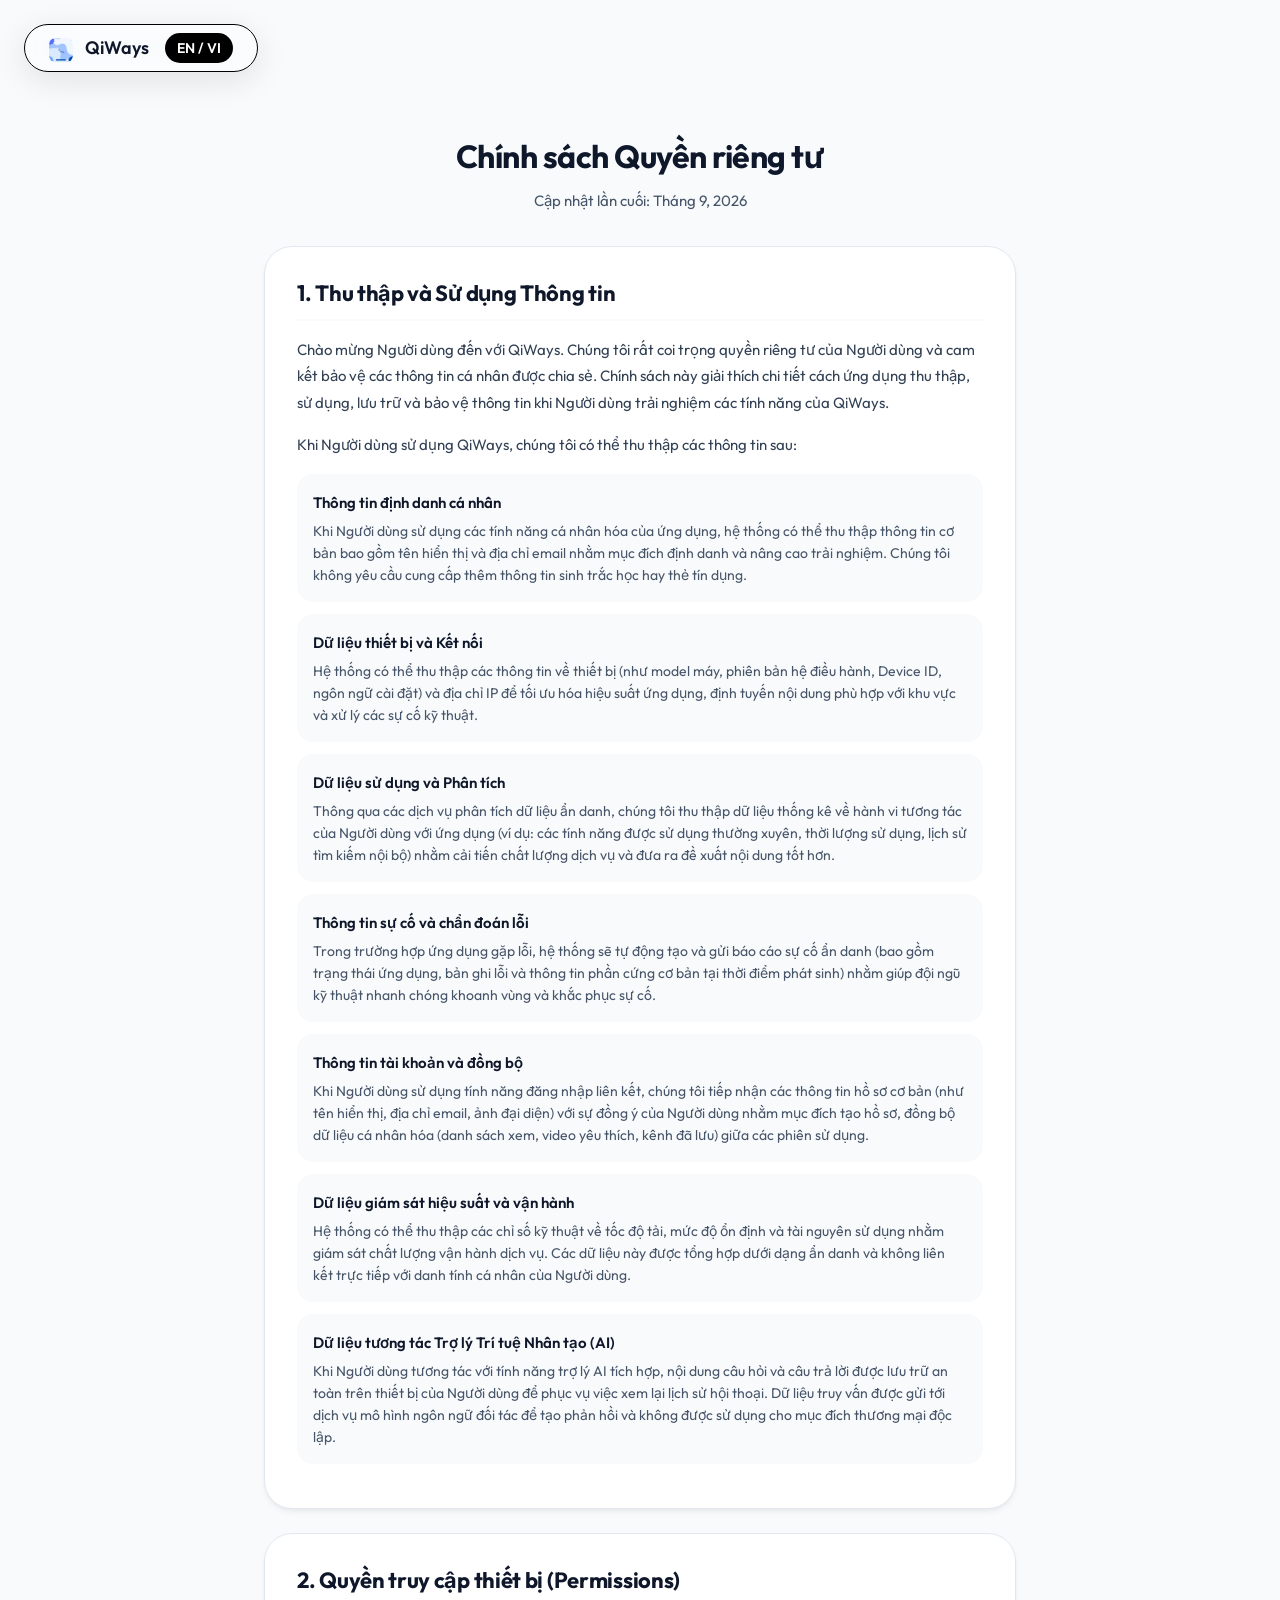
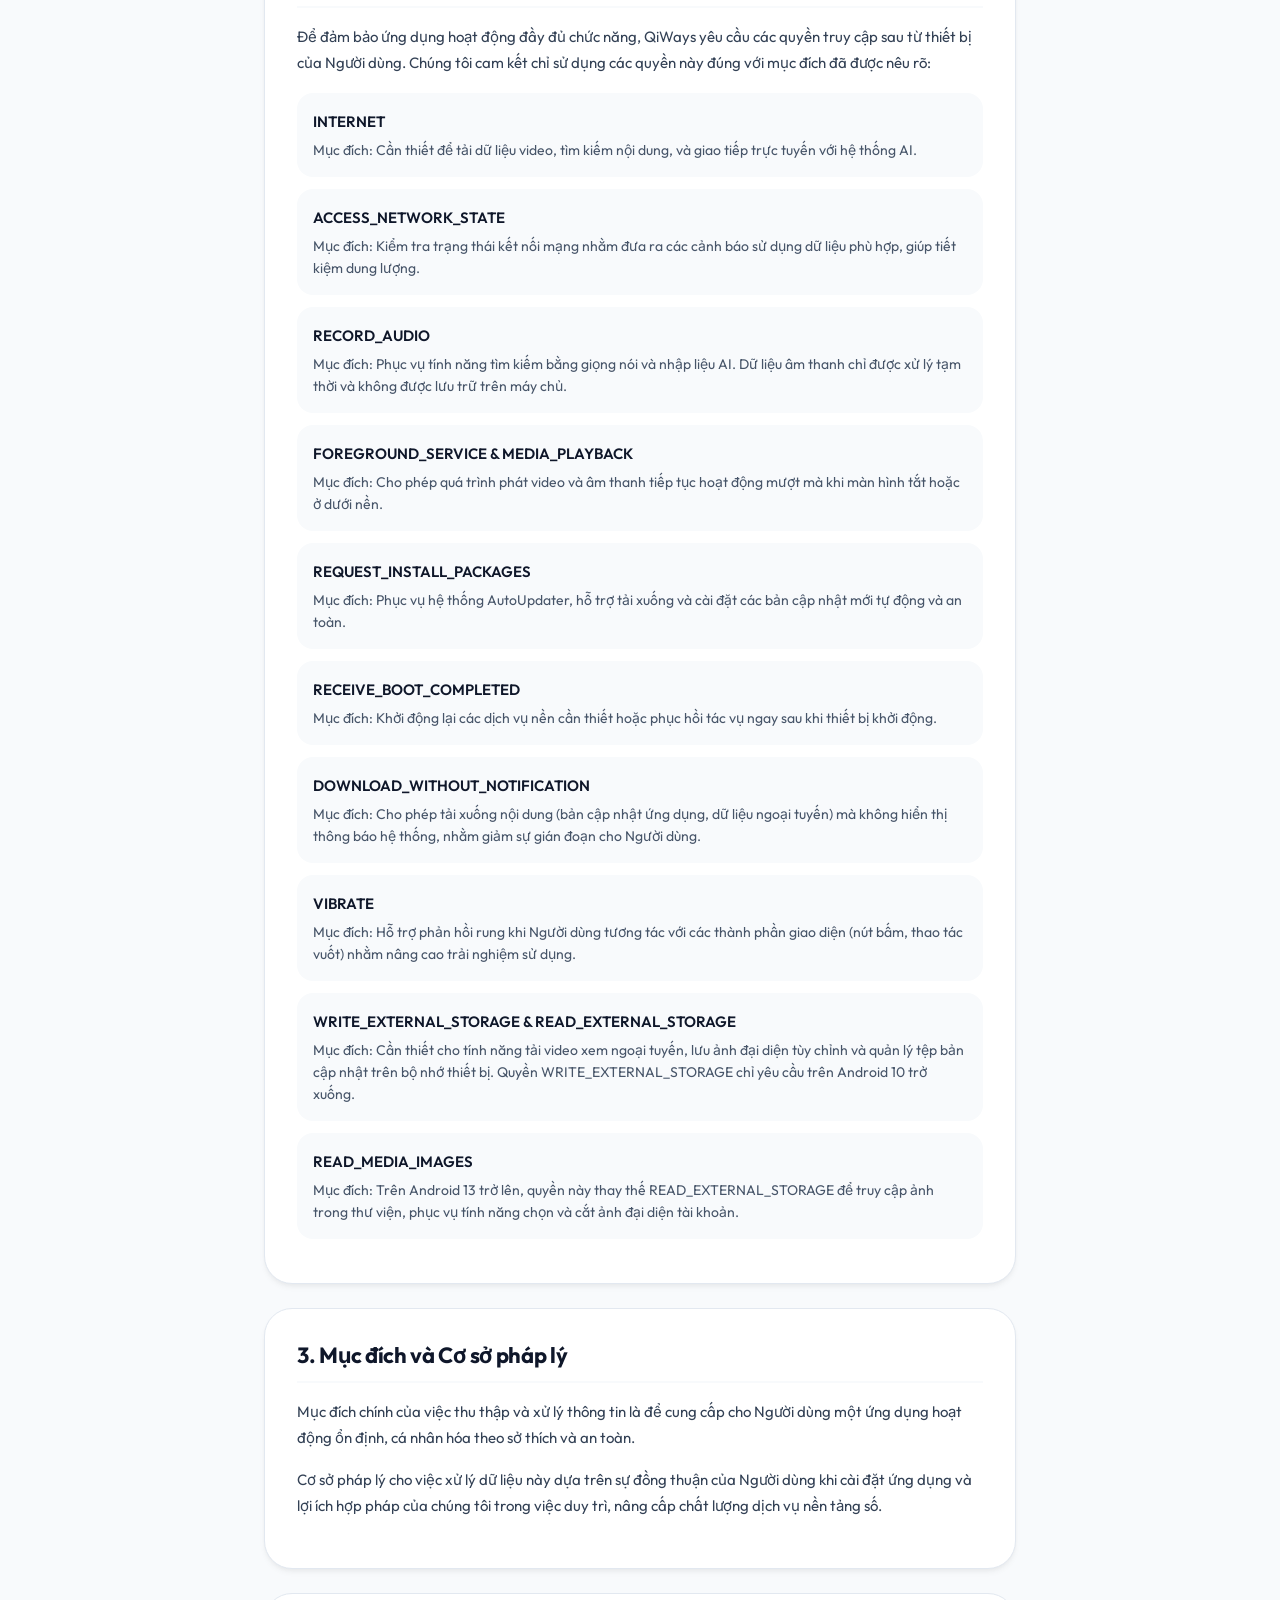
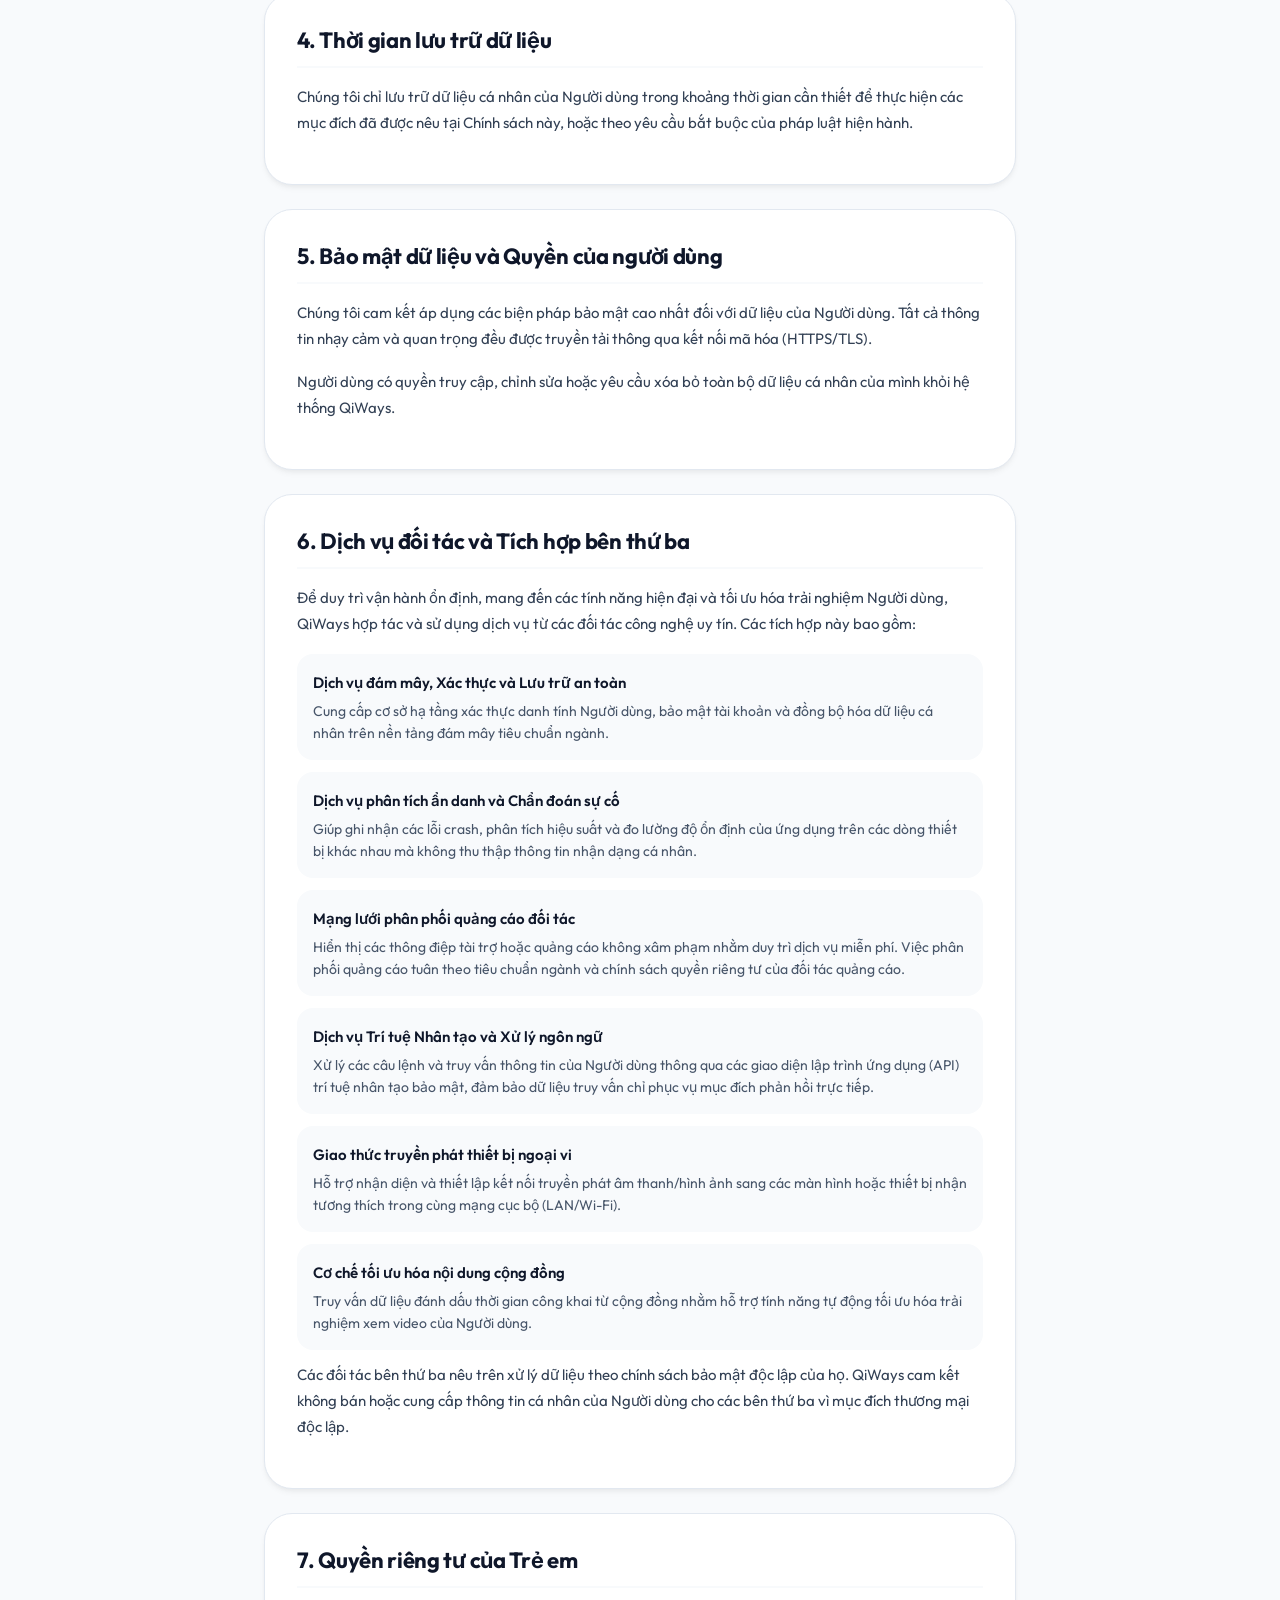
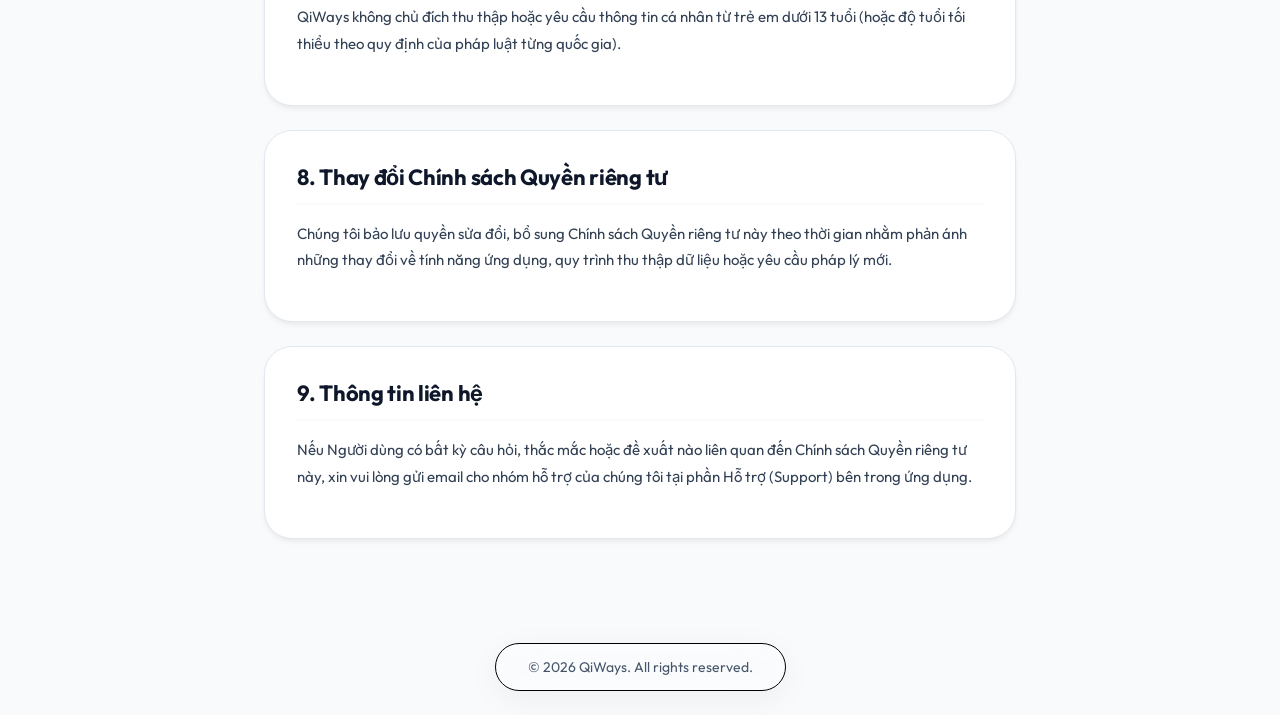
==== commit 0bb70a12: "ver 2 of web" ====
--- a/privacy.html
+++ b/privacy.html
@@ -3,6 +3,7 @@
 <head>
     <meta charset="UTF-8">
     <meta name="viewport" content="width=device-width, initial-scale=1.0">
+    <meta name="google-site-verification" content="QHeddSswwnkm6gVypg12RsIu9RJQ4TZTlCa7XQ66T4U" />
     <meta name="description" content="Chính sách Quyền riêng tư của ứng dụng QiWays">
     <title>Chính sách Quyền riêng tư - QiWays</title>
     <link rel="icon" href="logo.png?v=2" type="image/png">
@@ -22,8 +23,8 @@
         <div class="page-header">
             <h1 class="page-title lang-vi">Chính sách Quyền riêng tư</h1>
             <h1 class="page-title lang-en">Privacy Policy</h1>
-            <p class="page-subtitle lang-vi">Cập nhật lần cuối: Tháng 7, 2026</p>
-            <p class="page-subtitle lang-en">Last updated: July, 2026</p>
+            <p class="page-subtitle lang-vi">Cập nhật lần cuối: Tháng 9, 2026</p>
+            <p class="page-subtitle lang-en">Last updated: September, 2026</p>
         </div>
 
         <article class="md3-card">
@@ -60,10 +61,28 @@
                         <span class="md3-list-item-supporting-text lang-en">Through anonymous analytics services, we collect statistical data on user interaction behavior (e.g., frequently used features, session duration, internal search history) to improve service quality and provide better content recommendations.</span>
                     </li>
                     <li class="md3-list-item">
-                        <span class="md3-list-item-headline lang-vi">Thông tin sự cố (Crash logs)</span>
-                        <span class="md3-list-item-headline lang-en">Crash Logs</span>
-                        <span class="md3-list-item-supporting-text lang-vi">Trong trường hợp ứng dụng gặp lỗi, hệ thống sẽ tự động tạo và gửi báo cáo sự cố bao gồm trạng thái của ứng dụng và thiết bị tại thời điểm xảy ra lỗi để chúng tôi có thể khắc phục nhanh chóng.</span>
-                        <span class="md3-list-item-supporting-text lang-en">In case of app crashes, the system automatically creates and sends crash reports including app and device state at the time of failure so we can fix it quickly.</span>
+                        <span class="md3-list-item-headline lang-vi">Thông tin sự cố và chẩn đoán lỗi</span>
+                        <span class="md3-list-item-headline lang-en">Crash and Diagnostic Data</span>
+                        <span class="md3-list-item-supporting-text lang-vi">Trong trường hợp ứng dụng gặp lỗi, hệ thống sẽ tự động tạo và gửi báo cáo sự cố ẩn danh (bao gồm trạng thái ứng dụng, bản ghi lỗi và thông tin phần cứng cơ bản tại thời điểm phát sinh) nhằm giúp đội ngũ kỹ thuật nhanh chóng khoanh vùng và khắc phục sự cố.</span>
+                        <span class="md3-list-item-supporting-text lang-en">In case of application errors, the system automatically generates and sends anonymous crash reports (including app state, stack trace, and basic hardware info at the time of failure) to help the technical team promptly identify and resolve issues.</span>
+                    </li>
+                    <li class="md3-list-item">
+                        <span class="md3-list-item-headline lang-vi">Thông tin tài khoản và đồng bộ</span>
+                        <span class="md3-list-item-headline lang-en">Account and Sync Information</span>
+                        <span class="md3-list-item-supporting-text lang-vi">Khi Người dùng sử dụng tính năng đăng nhập liên kết, chúng tôi tiếp nhận các thông tin hồ sơ cơ bản (như tên hiển thị, địa chỉ email, ảnh đại diện) với sự đồng ý của Người dùng nhằm mục đích tạo hồ sơ, đồng bộ dữ liệu cá nhân hóa (danh sách xem, video yêu thích, kênh đã lưu) giữa các phiên sử dụng.</span>
+                        <span class="md3-list-item-supporting-text lang-en">When the User utilizes federated sign-in features, we receive basic profile information (such as display name, email address, profile picture) with User consent to create in-app profiles and synchronize personalized data (watch lists, favorites, saved channels) across sessions.</span>
+                    </li>
+                    <li class="md3-list-item">
+                        <span class="md3-list-item-headline lang-vi">Dữ liệu giám sát hiệu suất và vận hành</span>
+                        <span class="md3-list-item-headline lang-en">Operational and Performance Data</span>
+                        <span class="md3-list-item-supporting-text lang-vi">Hệ thống có thể thu thập các chỉ số kỹ thuật về tốc độ tải, mức độ ổn định và tài nguyên sử dụng nhằm giám sát chất lượng vận hành dịch vụ. Các dữ liệu này được tổng hợp dưới dạng ẩn danh và không liên kết trực tiếp với danh tính cá nhân của Người dùng.</span>
+                        <span class="md3-list-item-supporting-text lang-en">The system may collect technical metrics regarding load speed, stability, and resource usage to monitor operational service quality. This data is aggregated anonymously and is not linked directly to individual user identities.</span>
+                    </li>
+                    <li class="md3-list-item">
+                        <span class="md3-list-item-headline lang-vi">Dữ liệu tương tác Trợ lý Trí tuệ Nhân tạo (AI)</span>
+                        <span class="md3-list-item-headline lang-en">AI Assistant Interaction Data</span>
+                        <span class="md3-list-item-supporting-text lang-vi">Khi Người dùng tương tác với tính năng trợ lý AI tích hợp, nội dung câu hỏi và câu trả lời được lưu trữ an toàn trên thiết bị của Người dùng để phục vụ việc xem lại lịch sử hội thoại. Dữ liệu truy vấn được gửi tới dịch vụ mô hình ngôn ngữ đối tác để tạo phản hồi và không được sử dụng cho mục đích thương mại độc lập.</span>
+                        <span class="md3-list-item-supporting-text lang-en">When the User interacts with the integrated AI assistant feature, query and response contents are securely stored on the User's device to facilitate conversation history review. Query data is transmitted to partner language model services to generate responses and is not used for independent commercial purposes.</span>
                     </li>
                 </ul>
             </div>
@@ -110,6 +129,26 @@
                         <span class="md3-list-item-supporting-text lang-vi">Mục đích: Khởi động lại các dịch vụ nền cần thiết hoặc phục hồi tác vụ ngay sau khi thiết bị khởi động.</span>
                         <span class="md3-list-item-supporting-text lang-en">Purpose: Restart necessary background services or resume ongoing tasks right after device boot.</span>
                     </li>
+                    <li class="md3-list-item">
+                        <span class="md3-list-item-headline">DOWNLOAD_WITHOUT_NOTIFICATION</span>
+                        <span class="md3-list-item-supporting-text lang-vi">Mục đích: Cho phép tải xuống nội dung (bản cập nhật ứng dụng, dữ liệu ngoại tuyến) mà không hiển thị thông báo hệ thống, nhằm giảm sự gián đoạn cho Người dùng.</span>
+                        <span class="md3-list-item-supporting-text lang-en">Purpose: Allows downloading content (app updates, offline data) without displaying system notifications, reducing interruption for the User.</span>
+                    </li>
+                    <li class="md3-list-item">
+                        <span class="md3-list-item-headline">VIBRATE</span>
+                        <span class="md3-list-item-supporting-text lang-vi">Mục đích: Hỗ trợ phản hồi rung khi Người dùng tương tác với các thành phần giao diện (nút bấm, thao tác vuốt) nhằm nâng cao trải nghiệm sử dụng.</span>
+                        <span class="md3-list-item-supporting-text lang-en">Purpose: Provides haptic feedback when the User interacts with UI elements (buttons, gestures) to enhance the user experience.</span>
+                    </li>
+                    <li class="md3-list-item">
+                        <span class="md3-list-item-headline">WRITE_EXTERNAL_STORAGE & READ_EXTERNAL_STORAGE</span>
+                        <span class="md3-list-item-supporting-text lang-vi">Mục đích: Cần thiết cho tính năng tải video xem ngoại tuyến, lưu ảnh đại diện tùy chỉnh và quản lý tệp bản cập nhật trên bộ nhớ thiết bị. Quyền WRITE_EXTERNAL_STORAGE chỉ yêu cầu trên Android 10 trở xuống.</span>
+                        <span class="md3-list-item-supporting-text lang-en">Purpose: Required for offline video downloads, saving custom avatars, and managing update files on device storage. WRITE_EXTERNAL_STORAGE is only requested on Android 10 and below.</span>
+                    </li>
+                    <li class="md3-list-item">
+                        <span class="md3-list-item-headline">READ_MEDIA_IMAGES</span>
+                        <span class="md3-list-item-supporting-text lang-vi">Mục đích: Trên Android 13 trở lên, quyền này thay thế READ_EXTERNAL_STORAGE để truy cập ảnh trong thư viện, phục vụ tính năng chọn và cắt ảnh đại diện tài khoản.</span>
+                        <span class="md3-list-item-supporting-text lang-en">Purpose: On Android 13 and above, this permission replaces READ_EXTERNAL_STORAGE to access photos in the gallery, serving the account avatar selection and cropping feature.</span>
+                    </li>
                 </ul>
             </div>
         </article>
@@ -152,8 +191,65 @@
         </article>
 
         <article class="md3-card">
-            <h2 class="md3-card-title lang-vi">6. Quyền riêng tư của Trẻ em</h2>
-            <h2 class="md3-card-title lang-en">6. Children's Privacy</h2>
+            <h2 class="md3-card-title lang-vi">6. Dịch vụ đối tác và Tích hợp bên thứ ba</h2>
+            <h2 class="md3-card-title lang-en">6. Partner Services and Third-party Integrations</h2>
+            <div class="md3-card-content lang-vi">
+                <p>Để duy trì vận hành ổn định, mang đến các tính năng hiện đại và tối ưu hóa trải nghiệm Người dùng, QiWays hợp tác và sử dụng dịch vụ từ các đối tác công nghệ uy tín. Các tích hợp này bao gồm:</p>
+            </div>
+            <div class="md3-card-content lang-en">
+                <p>To maintain stable operations, provide modern features, and optimize the User experience, QiWays collaborates with and utilizes services from reputable technology partners. These integrations include:</p>
+            </div>
+            <div class="md3-card-content">
+                <ul class="md3-list" style="margin-top: 12px;">
+                    <li class="md3-list-item">
+                        <span class="md3-list-item-headline lang-vi">Dịch vụ đám mây, Xác thực và Lưu trữ an toàn</span>
+                        <span class="md3-list-item-headline lang-en">Cloud, Authentication, and Secure Storage Services</span>
+                        <span class="md3-list-item-supporting-text lang-vi">Cung cấp cơ sở hạ tầng xác thực danh tính Người dùng, bảo mật tài khoản và đồng bộ hóa dữ liệu cá nhân trên nền tảng đám mây tiêu chuẩn ngành.</span>
+                        <span class="md3-list-item-supporting-text lang-en">Provides infrastructure for user identity authentication, account security, and cloud-based synchronization of personal data according to industry standards.</span>
+                    </li>
+                    <li class="md3-list-item">
+                        <span class="md3-list-item-headline lang-vi">Dịch vụ phân tích ẩn danh và Chẩn đoán sự cố</span>
+                        <span class="md3-list-item-headline lang-en">Anonymous Analytics and Issue Diagnosis Services</span>
+                        <span class="md3-list-item-supporting-text lang-vi">Giúp ghi nhận các lỗi crash, phân tích hiệu suất và đo lường độ ổn định của ứng dụng trên các dòng thiết bị khác nhau mà không thu thập thông tin nhận dạng cá nhân.</span>
+                        <span class="md3-list-item-supporting-text lang-en">Assists in recording crash errors, analyzing performance, and measuring app stability across diverse device models without collecting personally identifiable information.</span>
+                    </li>
+                    <li class="md3-list-item">
+                        <span class="md3-list-item-headline lang-vi">Mạng lưới phân phối quảng cáo đối tác</span>
+                        <span class="md3-list-item-headline lang-en">Partner Advertising Networks</span>
+                        <span class="md3-list-item-supporting-text lang-vi">Hiển thị các thông điệp tài trợ hoặc quảng cáo không xâm phạm nhằm duy trì dịch vụ miễn phí. Việc phân phối quảng cáo tuân theo tiêu chuẩn ngành và chính sách quyền riêng tư của đối tác quảng cáo.</span>
+                        <span class="md3-list-item-supporting-text lang-en">Displays non-intrusive sponsorship messages or advertisements to maintain free services. Ad distribution complies with industry standards and the advertising partner's privacy policy.</span>
+                    </li>
+                    <li class="md3-list-item">
+                        <span class="md3-list-item-headline lang-vi">Dịch vụ Trí tuệ Nhân tạo và Xử lý ngôn ngữ</span>
+                        <span class="md3-list-item-headline lang-en">Artificial Intelligence and Language Processing Services</span>
+                        <span class="md3-list-item-supporting-text lang-vi">Xử lý các câu lệnh và truy vấn thông tin của Người dùng thông qua các giao diện lập trình ứng dụng (API) trí tuệ nhân tạo bảo mật, đảm bảo dữ liệu truy vấn chỉ phục vụ mục đích phản hồi trực tiếp.</span>
+                        <span class="md3-list-item-supporting-text lang-en">Processes user commands and information queries via secure AI application programming interfaces (APIs), ensuring query data serves only immediate response purposes.</span>
+                    </li>
+                    <li class="md3-list-item">
+                        <span class="md3-list-item-headline lang-vi">Giao thức truyền phát thiết bị ngoại vi</span>
+                        <span class="md3-list-item-headline lang-en">External Device Streaming Protocols</span>
+                        <span class="md3-list-item-supporting-text lang-vi">Hỗ trợ nhận diện và thiết lập kết nối truyền phát âm thanh/hình ảnh sang các màn hình hoặc thiết bị nhận tương thích trong cùng mạng cục bộ (LAN/Wi-Fi).</span>
+                        <span class="md3-list-item-supporting-text lang-en">Supports discovering and establishing audio/video streaming connections to compatible screens or receiver devices on the same local network (LAN/Wi-Fi).</span>
+                    </li>
+                    <li class="md3-list-item">
+                        <span class="md3-list-item-headline lang-vi">Cơ chế tối ưu hóa nội dung cộng đồng</span>
+                        <span class="md3-list-item-headline lang-en">Community Content Optimization Mechanisms</span>
+                        <span class="md3-list-item-supporting-text lang-vi">Truy vấn dữ liệu đánh dấu thời gian công khai từ cộng đồng nhằm hỗ trợ tính năng tự động tối ưu hóa trải nghiệm xem video của Người dùng.</span>
+                        <span class="md3-list-item-supporting-text lang-en">Queries publicly submitted community timestamp data to facilitate automatic optimization features during user video playback.</span>
+                    </li>
+                </ul>
+            </div>
+            <div class="md3-card-content lang-vi" style="margin-top: 12px;">
+                <p>Các đối tác bên thứ ba nêu trên xử lý dữ liệu theo chính sách bảo mật độc lập của họ. QiWays cam kết không bán hoặc cung cấp thông tin cá nhân của Người dùng cho các bên thứ ba vì mục đích thương mại độc lập.</p>
+            </div>
+            <div class="md3-card-content lang-en" style="margin-top: 12px;">
+                <p>These third-party partners process data in accordance with their independent privacy policies. QiWays commits to not selling or providing User personal information to third parties for independent commercial purposes.</p>
+            </div>
+        </article>
+
+        <article class="md3-card">
+            <h2 class="md3-card-title lang-vi">7. Quyền riêng tư của Trẻ em</h2>
+            <h2 class="md3-card-title lang-en">7. Children's Privacy</h2>
             <div class="md3-card-content lang-vi">
                 <p>QiWays không chủ đích thu thập hoặc yêu cầu thông tin cá nhân từ trẻ em dưới 13 tuổi (hoặc độ tuổi tối thiểu theo quy định của pháp luật từng quốc gia).</p>
             </div>
@@ -163,8 +259,8 @@
         </article>
 
         <article class="md3-card">
-            <h2 class="md3-card-title lang-vi">7. Thay đổi Chính sách Quyền riêng tư</h2>
-            <h2 class="md3-card-title lang-en">7. Changes to Privacy Policy</h2>
+            <h2 class="md3-card-title lang-vi">8. Thay đổi Chính sách Quyền riêng tư</h2>
+            <h2 class="md3-card-title lang-en">8. Changes to Privacy Policy</h2>
             <div class="md3-card-content lang-vi">
                 <p>Chúng tôi bảo lưu quyền sửa đổi, bổ sung Chính sách Quyền riêng tư này theo thời gian nhằm phản ánh những thay đổi về tính năng ứng dụng, quy trình thu thập dữ liệu hoặc yêu cầu pháp lý mới.</p>
             </div>
@@ -174,8 +270,8 @@
         </article>
 
         <article class="md3-card">
-            <h2 class="md3-card-title lang-vi">8. Thông tin liên hệ</h2>
-            <h2 class="md3-card-title lang-en">8. Contact Information</h2>
+            <h2 class="md3-card-title lang-vi">9. Thông tin liên hệ</h2>
+            <h2 class="md3-card-title lang-en">9. Contact Information</h2>
             <div class="md3-card-content lang-vi">
                 <p>Nếu Người dùng có bất kỳ câu hỏi, thắc mắc hoặc đề xuất nào liên quan đến Chính sách Quyền riêng tư này, xin vui lòng gửi email cho nhóm hỗ trợ của chúng tôi tại phần Hỗ trợ (Support) bên trong ứng dụng.</p>
             </div>
@@ -188,5 +284,22 @@
     <footer class="md3-footer">
         <p>&copy; 2026 QiWays. All rights reserved.</p>
     </footer>
+
+    <!-- Nút Back cố định góc - chỉ hiện khi mở từ popup -->
+    <a id="back-to-popup" href="index.html?id=1&openPopup=true" class="back-to-popup-btn" style="display: none;">
+        <span class="lang-vi">← Quay lại Tin tức</span>
+        <span class="lang-en">← Back to News</span>
+    </a>
+
+    <!-- Script hiện nút Back nếu mở từ popup -->
+    <script>
+        (function() {
+            var params = new URLSearchParams(window.location.search);
+            if (params.get('from') === 'popup') {
+                var btn = document.getElementById('back-to-popup');
+                if (btn) btn.style.display = 'inline-flex';
+            }
+        })();
+    </script>
 </body>
 </html>
--- a/style.css
+++ b/style.css
@@ -1,21 +1,20 @@
-@import url('https://fonts.googleapis.com/css2?family=Inter:wght@300;400;500;600;700&display=swap');
-@import url('https://fonts.googleapis.com/css2?family=Outfit:wght@500;600;700&display=swap');
+@import url('https://fonts.googleapis.com/css2?family=Outfit:wght@300;400;500;600;700;800&family=Inter:wght@300;400;500;600;700&display=swap');
 
 :root {
     --md-sys-color-primary: #000000;
     --md-sys-color-on-primary: #ffffff;
     --md-sys-color-surface: #ffffff;
-    --md-sys-color-on-surface: #1c1b1f;
-    --md-sys-color-surface-variant: #f4f4f5;
-    --md-sys-color-on-surface-variant: #49454f;
-    --md-sys-color-outline: #79747e;
-    --md-sys-color-outline-variant: #c4c7c5;
+    --md-sys-color-on-surface: #0f172a;
+    --md-sys-color-surface-variant: #f8fafc;
+    --md-sys-color-on-surface-variant: #475569;
+    --md-sys-color-outline: #64748b;
+    --md-sys-color-outline-variant: #e2e8f0;
     
-    --md-sys-typescale-display-large: 600 57px/64px 'Inter', sans-serif;
-    --md-sys-typescale-headline-large: 600 32px/40px 'Inter', sans-serif;
-    --md-sys-typescale-title-large: 500 22px/28px 'Inter', sans-serif;
-    --md-sys-typescale-body-large: 400 16px/24px 'Inter', sans-serif;
-    --md-sys-typescale-body-medium: 400 14px/20px 'Inter', sans-serif;
+    --md-sys-typescale-display-large: 700 57px/64px 'Outfit', 'Inter', sans-serif;
+    --md-sys-typescale-headline-large: 700 32px/40px 'Outfit', 'Inter', sans-serif;
+    --md-sys-typescale-title-large: 700 22px/28px 'Outfit', 'Inter', sans-serif;
+    --md-sys-typescale-body-large: 400 15px/26px 'Outfit', 'Inter', sans-serif;
+    --md-sys-typescale-body-medium: 400 14px/22px 'Outfit', 'Inter', sans-serif;
     
     --md-sys-shape-corner-extra-large: 28px;
     --md-sys-shape-corner-large: 16px;
@@ -29,10 +28,10 @@
 }
 
 body {
-    font-family: 'Inter', sans-serif;
+    font-family: 'Outfit', 'Inter', -apple-system, BlinkMacSystemFont, sans-serif;
     background-color: var(--md-sys-color-surface-variant);
-    color: var(--md-sys-color-on-surface);
-    line-height: 1.5;
+    color: #334155;
+    line-height: 1.65;
     display: flex;
     flex-direction: column;
     min-height: 100vh;
@@ -106,6 +105,9 @@
 
 .page-title {
     font: var(--md-sys-typescale-headline-large);
+    font-family: 'Outfit', 'Inter', sans-serif;
+    letter-spacing: -0.5px;
+    color: #0f172a;
     margin-bottom: 12px;
 }
 
@@ -132,17 +134,23 @@
 
 .md3-card-title {
     font: var(--md-sys-typescale-title-large);
+    font-family: 'Outfit', 'Inter', sans-serif;
+    letter-spacing: -0.3px;
     margin-bottom: 16px;
-    color: var(--md-sys-color-primary);
+    color: #0f172a;
     border-bottom: 2px solid var(--md-sys-color-surface-variant);
     padding-bottom: 12px;
 }
 
 .md3-card-content {
     font: var(--md-sys-typescale-body-large);
+    color: #334155;
 }
 
 .md3-card-content p {
+    font-size: 15px;
+    line-height: 1.75;
+    color: #334155;
     margin-bottom: 16px;
 }
 
@@ -202,14 +210,234 @@
     box-shadow: 0 8px 32px rgba(0, 0, 0, 0.05), inset 0 0 20px rgba(255, 255, 255, 0.5);
 }
 
-/* Simple Hero Section */
+/* News Card Banner (1280x720 - 16:9) */
+.news-card-banner, .banner-container {
+    width: 100%;
+    margin-bottom: 20px;
+    border-radius: var(--md-sys-shape-corner-large);
+    overflow: hidden;
+    box-shadow: 0 4px 16px rgba(0, 0, 0, 0.06);
+    border: 1px solid var(--md-sys-color-outline-variant);
+    background-color: var(--md-sys-color-surface);
+    transition: transform 0.3s ease, box-shadow 0.3s ease;
+}
+
+.news-card-banner:hover, .banner-container:hover {
+    transform: translateY(-2px);
+    box-shadow: 0 10px 24px rgba(0, 0, 0, 0.1);
+}
+
+.banner-link {
+    display: block;
+    width: 100%;
+    text-decoration: none;
+    line-height: 0;
+}
+
+.banner-img {
+    width: 100%;
+    height: auto;
+    aspect-ratio: 16 / 9;
+    object-fit: cover;
+    display: block;
+    transition: transform 0.4s ease;
+}
+
+.news-card-banner:hover .banner-img {
+    transform: scale(1.015);
+}
+
+/* Simple Hero Section - Bố cục ngang hiện đại (Horizontal Layout) */
 .simple-hero {
-    text-align: center;
+    display: flex;
+    flex-direction: row;
+    align-items: center;
+    gap: 40px;
+    text-align: left;
     margin-bottom: 48px;
-    padding: 40px 24px;
+    padding: 38px 40px;
     background-color: var(--md-sys-color-surface);
     border-radius: var(--md-sys-shape-corner-extra-large);
     border: 1px solid var(--md-sys-color-outline-variant);
+    box-shadow: 0 8px 30px -4px rgba(0, 0, 0, 0.05);
+    position: relative;
+    overflow: hidden;
+}
+
+/* Cột bên trái: Logo */
+.hero-left-col {
+    display: flex;
+    flex-direction: column;
+    align-items: center;
+    justify-content: center;
+    flex-shrink: 0;
+}
+
+.hero-logo {
+    display: block;
+    margin: 0;
+    width: 104px;
+    height: 104px;
+    border-radius: 26px;
+    box-shadow: 0 12px 28px -4px rgba(0, 0, 0, 0.12), 0 0 0 1px rgba(0, 0, 0, 0.04);
+    transition: transform 0.35s cubic-bezier(0.16, 1, 0.3, 1), box-shadow 0.35s ease;
+}
+
+.hero-logo:hover {
+    transform: rotate(4deg) scale(1.06);
+    box-shadow: 0 16px 36px -4px rgba(0, 0, 0, 0.18);
+}
+
+/* Cột bên phải: Tiêu đề, Mô tả và Nút Tải */
+.hero-right-col {
+    flex: 1;
+    min-width: 0;
+    display: flex;
+    flex-direction: column;
+}
+
+.hero-header-row {
+    display: flex;
+    align-items: baseline;
+    gap: 12px;
+    margin-bottom: 8px;
+}
+
+.hero-header-row .page-title {
+    margin: 0;
+    font-size: 32px;
+    line-height: 1.2;
+    letter-spacing: -0.5px;
+}
+
+.hero-version-tag {
+    font-family: 'Outfit', sans-serif;
+    font-size: 13px;
+    font-weight: 700;
+    background: rgba(15, 23, 42, 0.07);
+    color: #0f172a;
+    padding: 3px 9px;
+    border-radius: 8px;
+    letter-spacing: 0.4px;
+}
+
+.hero-desc {
+    font-size: 15px;
+    color: #475569;
+    margin-top: 6px;
+    margin-bottom: 20px;
+    line-height: 1.65;
+}
+
+/* Hero Download Button */
+.hero-action-container {
+    margin-top: 4px;
+    display: flex;
+    justify-content: flex-start;
+    align-items: center;
+}
+
+.hero-download-btn {
+    display: inline-flex;
+    align-items: center;
+    gap: 16px;
+    padding: 12px 28px 12px 18px;
+    background: #0f172a;
+    color: #ffffff !important;
+    text-decoration: none;
+    border-radius: 100px;
+    box-shadow: 0 4px 14px rgba(15, 23, 42, 0.16);
+    border: 1px solid rgba(255, 255, 255, 0.12);
+    transition: background-color 0.2s ease, transform 0.2s ease, box-shadow 0.2s ease;
+    cursor: pointer;
+}
+
+.hero-download-btn:hover {
+    background: #1e293b;
+    transform: translateY(-1px);
+    box-shadow: 0 6px 18px rgba(15, 23, 42, 0.22);
+}
+
+.hero-download-btn:active {
+    transform: translateY(0) scale(0.99);
+}
+
+.download-icon-circle {
+    width: 42px;
+    height: 42px;
+    border-radius: 50%;
+    background: rgba(255, 255, 255, 0.1);
+    display: flex;
+    align-items: center;
+    justify-content: center;
+    color: #ffffff;
+    flex-shrink: 0;
+}
+
+.download-svg {
+    display: block;
+}
+
+.download-btn-content {
+    text-align: left;
+    display: flex;
+    flex-direction: column;
+    gap: 2px;
+}
+
+.download-btn-title {
+    font-family: 'Outfit', sans-serif;
+    font-size: 16px;
+    font-weight: 600;
+    line-height: 1.3;
+    letter-spacing: -0.2px;
+    color: #ffffff;
+}
+
+.download-btn-meta {
+    font-family: 'Inter', sans-serif;
+    font-size: 12.5px;
+    color: rgba(255, 255, 255, 0.65);
+    font-weight: 400;
+}
+
+/* Dòng note ở góc cuối bảng giới thiệu */
+.hero-network-note {
+    margin-top: 14px;
+    font-size: 12px;
+    color: #64748b;
+    line-height: 1.55;
+    font-family: 'Outfit', 'Inter', sans-serif;
+    opacity: 0.85;
+}
+
+/* Responsive cho màn hình nhỏ */
+@media (max-width: 720px) {
+    .simple-hero {
+        flex-direction: column;
+        text-align: center;
+        gap: 20px;
+        padding: 32px 20px;
+    }
+    
+    .hero-header-row {
+        justify-content: center;
+    }
+    
+    .hero-action-container {
+        justify-content: center;
+    }
+    
+    .hero-download-btn {
+        width: 100%;
+        max-width: 340px;
+        padding: 12px 18px;
+    }
+
+    .hero-network-note {
+        text-align: center;
+        margin-top: 12px;
+    }
 }
 
 /* News List */
@@ -227,17 +455,257 @@
 }
 
 .news-card-date {
-    color: var(--md-sys-color-outline);
-    font-size: 13px;
-    font-weight: 500;
-    text-transform: uppercase;
+    display: inline-flex;
+    align-items: center;
+    gap: 6px;
+    background: rgba(0, 0, 0, 0.05);
+    color: #64748b;
+    padding: 5px 12px;
+    border-radius: 100px;
+    font-size: 12px;
+    font-weight: 600;
+    letter-spacing: 0.4px;
     margin-bottom: 12px;
-    display: block;
+    border: 1px solid rgba(0, 0, 0, 0.04);
+    width: fit-content;
 }
 
 .news-chips {
     margin-top: auto;
-    padding-top: 24px;
+    padding-top: 16px;
+    display: flex;
+    flex-wrap: wrap;
+    gap: 8px;
+}
+
+/* Clickable News Cards */
+.clickable-card {
+    cursor: pointer;
+    transition: transform 0.25s ease, box-shadow 0.25s ease;
+}
+
+.clickable-card:hover {
+    transform: translateY(-4px);
+    box-shadow: 0 14px 28px rgba(0, 0, 0, 0.08), 0 4px 10px rgba(0, 0, 0, 0.04);
+}
+
+.card-footer-row {
+    display: flex;
+    align-items: center;
+    justify-content: space-between;
+    margin-top: auto;
+    padding-top: 16px;
+    flex-wrap: wrap;
+    gap: 12px;
+}
+
+.read-more-btn {
+    font-family: 'Outfit', 'Inter', sans-serif;
+    font-size: 13.5px;
+    font-weight: 600;
+    color: #0f172a;
+    display: inline-flex;
+    align-items: center;
+    gap: 6px;
+    padding: 6px 14px;
+    border-radius: 20px;
+    background-color: var(--md-sys-color-surface-variant);
+    border: 1px solid rgba(0, 0, 0, 0.06);
+    transition: background-color 0.2s ease, transform 0.2s ease, color 0.2s ease;
+}
+
+.clickable-card:hover .read-more-btn {
+    background-color: var(--md-sys-color-primary);
+    color: var(--md-sys-color-on-primary);
+    transform: translateX(4px);
+}
+
+
+/* News Detail Modal - Premium Glassmorphism Design */
+.news-modal-overlay {
+    position: fixed;
+    inset: 0;
+    background: rgba(15, 23, 42, 0.65);
+    backdrop-filter: blur(16px) saturate(180%);
+    -webkit-backdrop-filter: blur(16px) saturate(180%);
+    z-index: 1000;
+    display: none;
+    align-items: center;
+    justify-content: center;
+    padding: 24px 16px;
+}
+
+.news-modal-overlay.active {
+    display: flex;
+    animation: modalFadeIn 0.25s ease forwards;
+}
+
+.news-modal-container {
+    background-color: var(--md-sys-color-surface);
+    border-radius: 28px;
+    max-width: 720px;
+    width: 100%;
+    max-height: 88vh;
+    overflow-y: auto;
+    padding: 36px 32px;
+    position: relative;
+    box-shadow: 0 32px 72px -12px rgba(0, 0, 0, 0.35), 0 0 0 1px rgba(255, 255, 255, 0.8) inset;
+    border: 1px solid rgba(0, 0, 0, 0.08);
+    animation: modalScaleUp 0.32s cubic-bezier(0.16, 1, 0.3, 1) forwards;
+}
+
+/* Custom Scrollbar cho Modal */
+.news-modal-container::-webkit-scrollbar {
+    width: 6px;
+}
+.news-modal-container::-webkit-scrollbar-track {
+    background: transparent;
+}
+.news-modal-container::-webkit-scrollbar-thumb {
+    background: rgba(0, 0, 0, 0.16);
+    border-radius: 10px;
+}
+.news-modal-container::-webkit-scrollbar-thumb:hover {
+    background: rgba(0, 0, 0, 0.3);
+}
+
+/* Nút Đóng Modal kính mờ Frosted Glass */
+.news-modal-close {
+    position: absolute;
+    top: 20px;
+    right: 20px;
+    width: 38px;
+    height: 38px;
+    border-radius: 50%;
+    border: 1px solid rgba(0, 0, 0, 0.08);
+    background: rgba(255, 255, 255, 0.88);
+    backdrop-filter: blur(10px);
+    -webkit-backdrop-filter: blur(10px);
+    color: #1e293b;
+    font-size: 20px;
+    font-weight: 500;
+    line-height: 1;
+    cursor: pointer;
+    display: flex;
+    align-items: center;
+    justify-content: center;
+    z-index: 20;
+    box-shadow: 0 4px 14px rgba(0, 0, 0, 0.08);
+    transition: all 0.25s cubic-bezier(0.16, 1, 0.3, 1);
+}
+
+.news-modal-close:hover {
+    background-color: #000000;
+    color: #ffffff;
+    transform: rotate(90deg) scale(1.08);
+    box-shadow: 0 6px 18px rgba(0, 0, 0, 0.25);
+}
+
+/* Banner bên trong Modal */
+.news-modal-body .news-card-banner {
+    margin-bottom: 24px;
+    border-radius: 20px;
+    overflow: hidden;
+    box-shadow: 0 12px 30px -8px rgba(0, 0, 0, 0.12);
+    border: 1px solid rgba(0, 0, 0, 0.06);
+    transform: none !important;
+}
+
+.news-modal-body .news-card-banner:hover {
+    transform: none !important;
+    box-shadow: 0 12px 30px -8px rgba(0, 0, 0, 0.12) !important;
+}
+
+/* Badge Ngày tháng trong Modal */
+.news-modal-body .news-card-date {
+    display: inline-flex;
+    align-items: center;
+    gap: 6px;
+    background: rgba(0, 0, 0, 0.05);
+    color: #64748b;
+    padding: 6px 14px;
+    border-radius: 100px;
+    font-size: 12px;
+    font-weight: 600;
+    letter-spacing: 0.4px;
+    margin-bottom: 14px;
+    border: 1px solid rgba(0, 0, 0, 0.04);
+}
+
+/* Tiêu đề trong Modal */
+.news-modal-body .md3-card-title {
+    font-family: 'Outfit', 'Inter', sans-serif;
+    font-size: 26px;
+    font-weight: 700;
+    line-height: 1.35;
+    letter-spacing: -0.3px;
+    color: #0f172a;
+    margin-bottom: 18px;
+    padding-bottom: 14px;
+    border-bottom: 1px solid var(--md-sys-color-surface-variant);
+}
+
+/* Nội dung bài viết trong Modal */
+.news-modal-body .md3-card-content p {
+    font-size: 15px;
+    line-height: 1.75;
+    color: #334155;
+    margin-bottom: 12px;
+}
+
+/* Hộp Lưu ý (Callout Box) sang trọng */
+.modal-callout-box {
+    margin-top: 18px !important;
+    margin-bottom: 18px !important;
+    padding: 16px 20px;
+    background: linear-gradient(135deg, rgba(241, 245, 249, 0.85) 0%, rgba(248, 250, 252, 0.95) 100%);
+    border-left: 4px solid var(--md-sys-color-primary) !important;
+    border-radius: 16px;
+    font-size: 14.5px !important;
+    line-height: 1.65 !important;
+    color: #1e293b !important;
+    box-shadow: 0 4px 16px rgba(0, 0, 0, 0.03);
+    border: 1px solid rgba(0, 0, 0, 0.06);
+    border-left-width: 4px;
+}
+
+/* Link pill buttons trong Modal */
+.modal-action-link {
+    display: inline-flex;
+    align-items: center;
+    gap: 4px;
+    padding: 5px 14px;
+    background: rgba(0, 0, 0, 0.05);
+    color: #0f172a;
+    border-radius: 10px;
+    font-weight: 600;
+    font-size: 14px;
+    text-decoration: none;
+    border: 1px solid rgba(0, 0, 0, 0.08);
+    transition: all 0.25s ease;
+}
+
+.modal-action-link:hover {
+    background: #0f172a;
+    color: #ffffff;
+    transform: translateY(-1px);
+    box-shadow: 0 4px 12px rgba(0, 0, 0, 0.15);
+}
+
+@keyframes modalFadeIn {
+    from { opacity: 0; }
+    to { opacity: 1; }
+}
+
+@keyframes modalScaleUp {
+    from { 
+        transform: scale(0.93) translateY(10px); 
+        opacity: 0; 
+    }
+    to { 
+        transform: scale(1) translateY(0); 
+        opacity: 1; 
+    }
 }
 
 /* Responsive */
@@ -287,3 +755,36 @@
 .lang-switcher:hover {
     transform: scale(1.05);
 }
+
+/* Nút Back quay lại popup tin tức - cố định góc trái dưới */
+.back-to-popup-btn {
+    position: fixed;
+    bottom: 24px;
+    left: 24px;
+    z-index: 999;
+    display: inline-flex;
+    align-items: center;
+    gap: 6px;
+    padding: 12px 24px;
+    background: var(--md-sys-color-primary);
+    color: var(--md-sys-color-on-primary);
+    border-radius: 100px;
+    font-family: 'Inter', sans-serif;
+    font-size: 14px;
+    font-weight: 600;
+    text-decoration: none;
+    transition: all 0.25s ease;
+    box-shadow: 0 4px 12px rgba(0,0,0,0.2);
+    animation: backBtnSlideIn 0.4s ease-out;
+}
+@keyframes backBtnSlideIn {
+    from { transform: translateY(60px); opacity: 0; }
+    to { transform: translateY(0); opacity: 1; }
+}
+.back-to-popup-btn:hover {
+    transform: translateY(-2px);
+    box-shadow: 0 6px 20px rgba(0,0,0,0.25);
+}
+.back-to-popup-btn:active {
+    transform: scale(0.97);
+}
